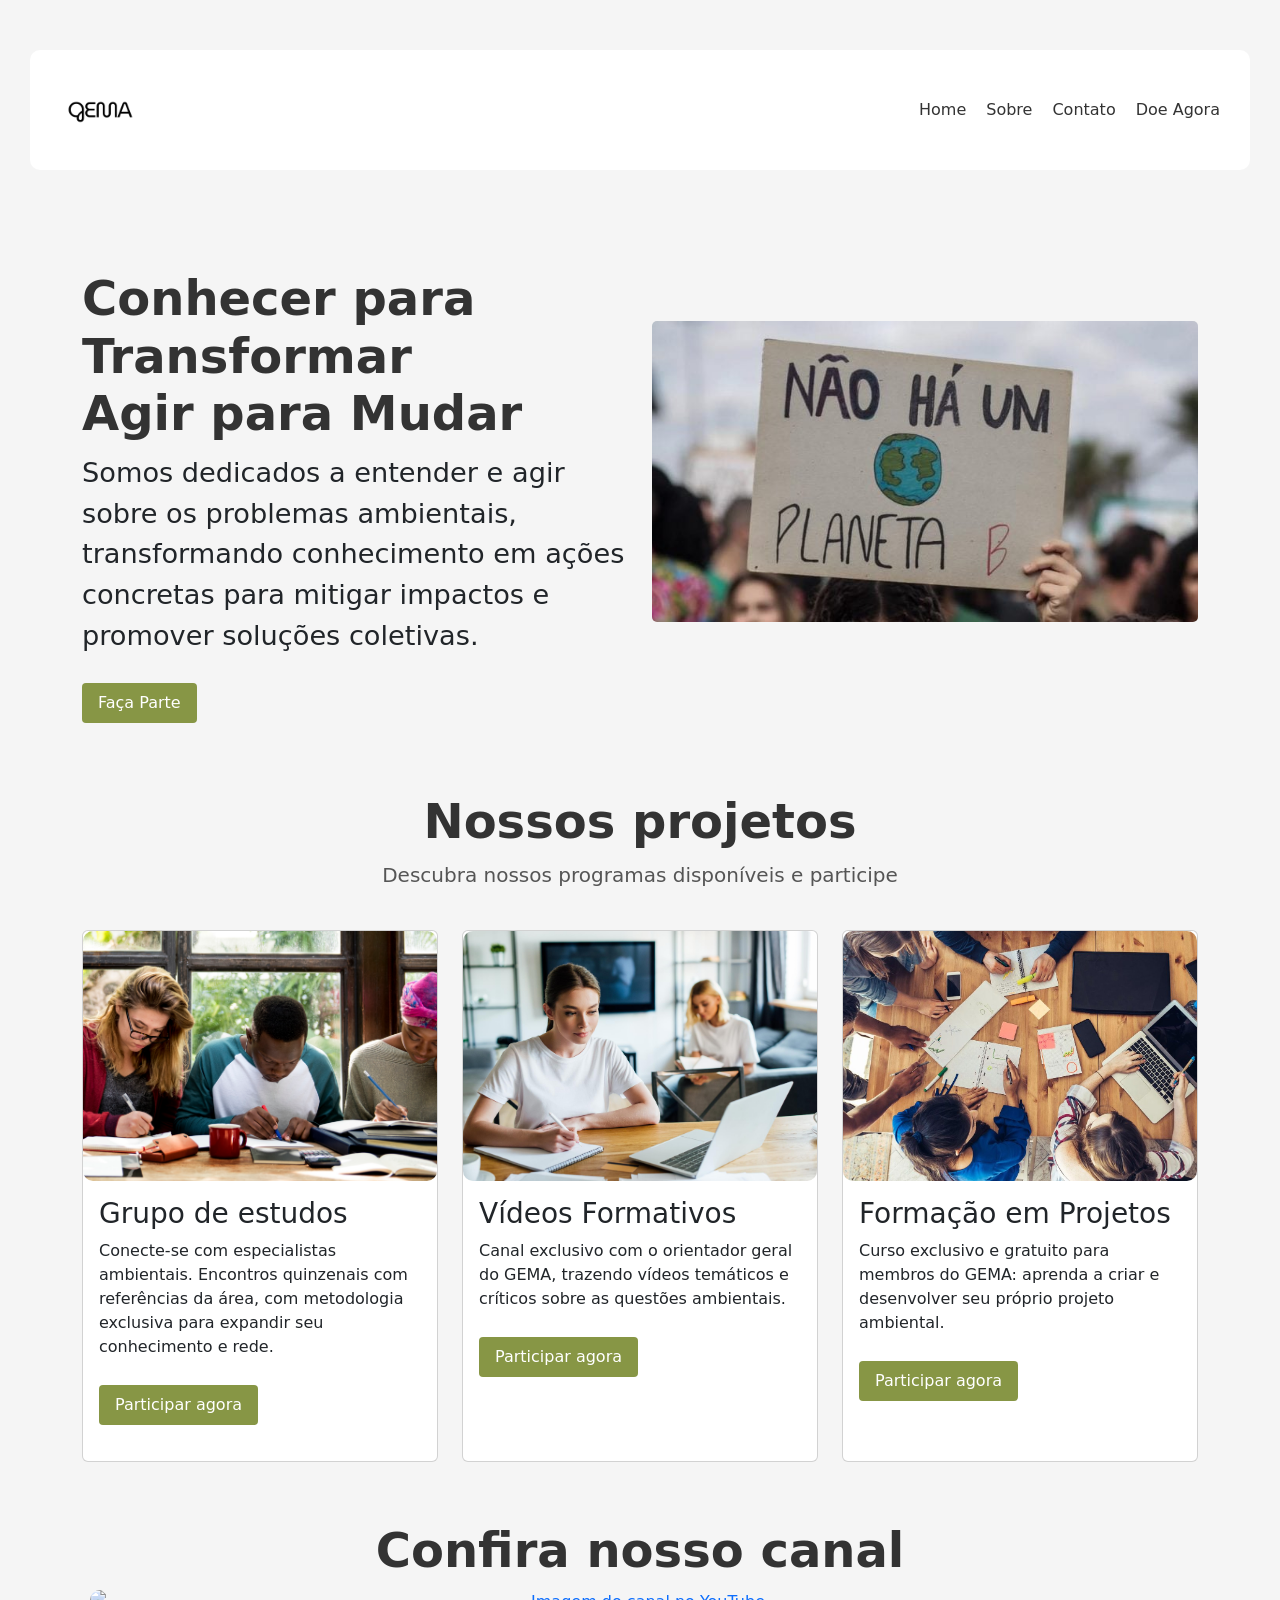
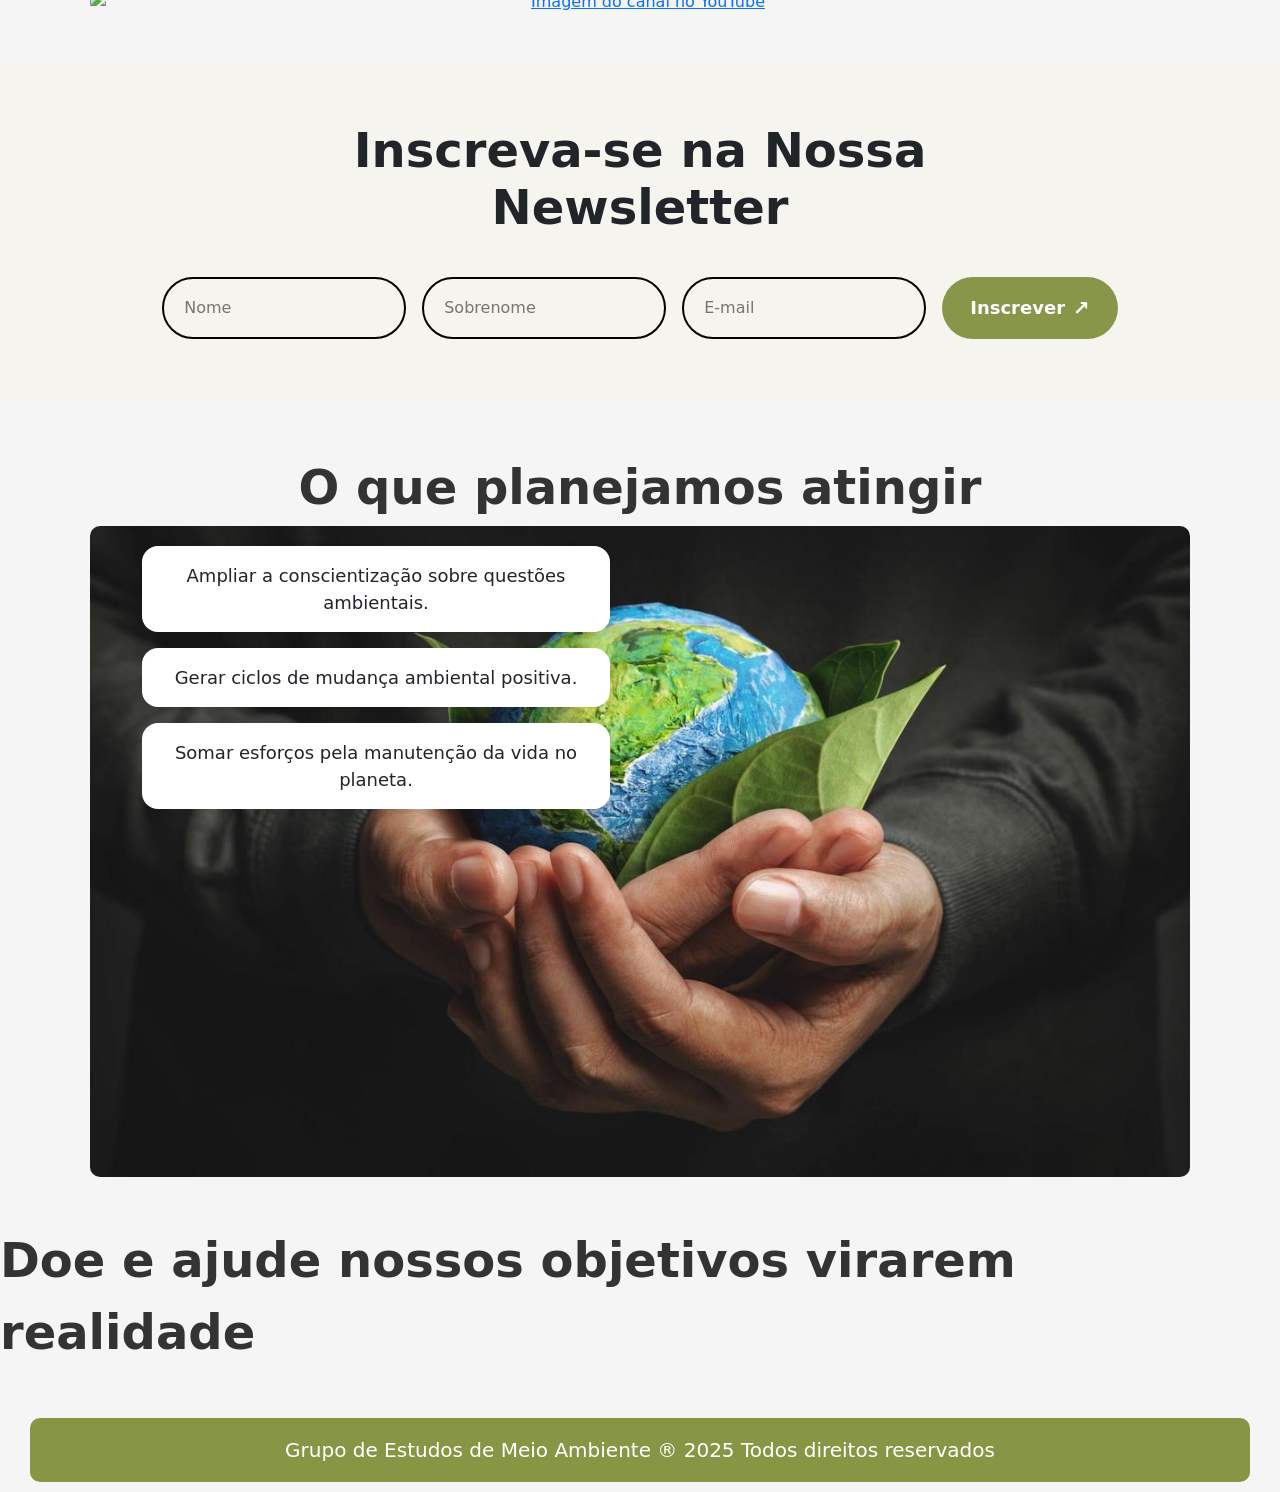
==== index.html @ f846b467 "reorganizando" ====
<!DOCTYPE html>
<html lang="pt-BR">
  <head>
    <style>
      @import url('https://fonts.googleapis.com/css2?family=Inter:ital,opsz,wght@0,14..32,100..900;1,14..32,100..900&display=swap');
      </style>
    <meta charset="UTF-8" />
    <meta name="viewport" content="width=device-width, initial-scale=1.0" />
    <link href="https://cdn.jsdelivr.net/npm/bootstrap@5.3.3/dist/css/bootstrap.min.css" rel="stylesheet" />
    <link rel="stylesheet" href="style/index.css">
    <title>GEMA - Grupo de Estudos de Meio Ambiente</title>
  </head>
  <body>
    
    <header>
      <nav>
        <div class="logo">
          <img src="img/gemalogo.png" alt="logo">
        </div>
        <ul class="nav-links">
          <li><a href="#">Home</a></li>
          <li><a href="/sobre">Sobre</a></li>
          <li><a href="/contato">Contato</a></li>
          <li><a href="https://apoia.se/gema" target="_blank">Doe Agora</a></li>
        </ul>
      </nav>
          </header>
    
    <main>
      <section class="container" style="margin-top: 40px;">
        <div class="row align-items-center">
          <div class="col-md-6 text-left text-md-left">
            <h1 class="nossos-projetos" style="text-align: left;">Conhecer para Transformar <br> Agir para Mudar</h1>
            <p style="font-size: 1.7rem;"> 
              Somos dedicados a entender e agir sobre os problemas ambientais,
              transformando conhecimento em ações concretas para mitigar impactos e
              promover soluções coletivas.
            </p>
            <button class="btn-verde" style="margin-top: 10px; margin-bottom: 10px;">Faça Parte</button>
          
          </div>
      
          <div class="col-md-6 text-center">
            <img
              src="img/naohaplanetab.jpg"
              alt="Cartaz com os dizeres Não Há Planeta B"
              class="img-responsive img-rounded"
              style="max-width: 100%; border-radius: 5px;"
            />
          </div>
        </div>
      </section>
        

      <section class="container">
        <h2 class="nossos-projetos">Nossos projetos</h2>
        <p class="descricao-projetos">Descubra nossos programas disponíveis e participe</p>

        <div class="row">
          <article class="col-lg-4 col-md-6 col-sm-12">
            <div class="card">
              <img
                src="img/grupoestudos.jpg"
                class="card-img-top img-responsive"
                alt="Grupo de pessoas estudando"
              
              />
              <div class="card-body">
                <h3 class="card-title">Grupo de estudos</h3>
                <p class="card-text">
                  Conecte-se com especialistas ambientais. Encontros quinzenais
                  com referências da área, com metodologia exclusiva para
                  expandir seu conhecimento e rede.
                </p>
                <button class="btn-verde">Participar agora</button>

              </div>
            </div>
          </article>

          <article class="col-lg-4 col-md-6 col-sm-12">
            <div class="card">
              <img
                src="img/youtubeestudo.jpg"
                class="card-img-top img-responsive"
                alt="Mulher tomando anotações de um vídeo"
                style="border-radius: 10px;"
              />
              <div class="card-body">
                <h3 class="card-title">Vídeos Formativos</h3>
                <p class="card-text">
                  Canal exclusivo com o orientador geral do GEMA, trazendo vídeos
                  temáticos e críticos sobre as questões ambientais.
                </p>
                <button class="btn-verde">Participar agora</button>
              </div>
            </div>
          </article>

          <article class="col-lg-4 col-md-6 col-sm-12">
            <div class="card">
              <img
                src="img/projeto.jpg"
                class="card-img-top img-responsive"
                alt="Grupo de pessoas planejando um projeto"
                style="border-radius: 10px;"
              />
              <div class="card-body">
                <h3 class="card-title">Formação em Projetos</h3>
                <p class="card-text">
                  Curso exclusivo e gratuito para membros do GEMA: aprenda a
                  criar e desenvolver seu próprio projeto ambiental.
                </p>
                <button class="btn-verde">Participar agora</button>
              </div>
            </div>
          </article>
        </div>
      </section>
    </main>

    <section class="text-center my-5 ml-5">
      <h2 class="nossos-projetos">Confira nosso canal</h2>
      
      <a href="https://www.youtube.com/watch?v=MfgVWzxrfzI&t=41s" target="_blank">
        <img src="/img/william.png" alt="Imagem do canal no YouTube" class="william-youtube">
      </a>
    </section>
    

    <section class="newsletter-section">
      
      <h2 class="newsletter-title">Inscreva-se na Nossa <br> Newsletter</h2>
      <form class="newsletter-form" action="https://example.com/backup" method="POST">
        <input type="text" id="fname" name="fname" placeholder="Nome" required />
        <input type="text" id="lname" name="lname" placeholder="Sobrenome" required />
        <input type="email" id="lemail" name="lemail" placeholder="E-mail" required />
        <button type="submit" class="subscribe-btn">
          Inscrever
          <span class="arrow">↗</span>
        </button>
      </form>
    </section>
    

    <section class="objetivos-section">
      <h2 class="nossos-projetos">O que planejamos atingir</h2>
    
      <div class="imagem-com-lista">
        <img src="img/segurandoterra.jpg" alt="Mãos segurando a Terra" class="william-youtube" />
        <ul class="lista-sobreposta">
          <li>Ampliar a conscientização sobre questões ambientais.</li>
          <li>Gerar ciclos de mudança ambiental positiva.</li>
          <li>Somar esforços pela manutenção da vida no planeta.</li>
        </ul>
      </div>
    </section>
    
    <section>
      <a href="https://apoia.se/gema" class="nossos-projetos"  target="_blank" style="text-decoration: none;">Doe e ajude nossos objetivos virarem realidade</a>
    </section>

    <footer class="footer">
      <h5 class="texto-footer">Grupo de Estudos de Meio Ambiente  ® 2025 Todos direitos reservados</h5>
    </footer>
    
      </body>
      <script src="newsletter.js"></script>
</html>
---- style/index.css ----
/* === ESTILO GERAL === */
body {
  background-color: #F5F5F5;
}

img {
  width: 100%;
  height: auto;
  object-fit: contain;
  display: block;
}

/* === NAVEGAÇÃO === */
nav {
  display: flex;
  justify-content: space-between;
  align-items: center;
  padding: 10px 20px;
  background-color: white;
  margin: 50px 30px 10px;
  border-radius: 10px;
}

/* Logo */
.logo {
  flex-shrink: 0;
}

.logo img {
  height: 100px;
  width: auto;
  display: block;
}

/* Links */
.nav-links {
  list-style-type: none;
  display: flex;
  gap: 20px;
  margin: 0;
  padding: 0;
  margin-right: 10px;
}

.nav-links li a {
  text-decoration: none;
  color: #333;
  font-weight: 500;
  transition: color 0.3s;
}

.nav-links li a:hover {
  color: #879645;
}

/* === SEÇÃO SOBRE === */
.sobre {
  display: flex;
  align-items: center;
  justify-content: space-between;
  padding: 40px;
  gap: 10px;
  flex-wrap: wrap;
}

.sobre .texto {
  flex: 1 1 300px;
  max-width: 600px;
}

.sobre .imagem {
  flex: 1 1 500px;
  max-width: 500px;
  width: 100%;
  height: auto;
  border-radius: 8px;
}

.sobre .imagem img {
  border-radius: 20px;
}

.sobre h1 {
  margin-top: 0;
}

.sobre button {
  padding: 5px 10px;
  font-size: 16px;
  background-color: #879645;
  color: white;
  border: none;
  border-radius: 4px;
  cursor: pointer;
}

/* === BOTÃO VERDE PADRÃO === */
.btn-verde {
  background-color: #879645;
  color: white;
  border: none;
  border-radius: 4px;
  padding: 8px 16px;
  margin-top:10px;
  margin-bottom: 20px;
  font-weight: 500;
  transition: 0.3s ease;
}

.btn-verde:hover {
  background-color: #6f7e39;
}

/* === CARDS === */
.card {
  display: flex;
  flex-direction: column;
  height: 100%;
}

.card-body {
  flex-grow: 1;
}

.card-img-top {
  width: 100%;
  height: 250px;
  object-fit: cover;
  border-radius: 10px;
}

/* === RESPONSIVIDADE === */
@media (max-width: 768px) {
  .sobre {
    flex-direction: column;
    text-align: center;
  }

  .sobre .imagem,
  .sobre .texto {
    max-width: 100%;
  }
}

@media (max-width: 480px) {
  .login-container {
    width: 90%;
    padding: 20px;
  }

  h2 {
    font-size: 22px;
  }

  .input-group input {
    font-size: 14px;
  }

  button {
    font-size: 15px;
    padding: 10px;
  }
}

.nossos-projetos {
  margin-top: 60px;
  font-size: 48px;
  font-weight: bold;
  color: #333;
  margin-bottom: 10px;
  text-align: center;
}

.descricao-projetos {
  font-size: 20px;
  color: #555;
  margin-bottom: 40px;
  text-align: center;
  max-width: 700px;
  margin-left: auto;
  margin-right: auto;
}
.william-youtube {
  max-width: 1100px;
  margin: 0 auto 40px auto;
  border-radius: 10px;
  display: block;
}

.objetivos-section {
  position: relative;
  text-align: center;
}

.imagem-com-lista {
  position: relative;
  display: inline-block;
}

.lista-sobreposta {
  position: absolute;
  top: 20px;
  left: 20px;
  max-width: 500px;
}

.lista-sobreposta li {
  background-color: white;
  border-radius: 16px;
  padding: 16px 20px;
  margin-bottom: 16px;
  list-style: none;
  box-shadow: 0 4px 12px rgba(0, 0, 0, 0.1);
  font-size: 18px;
  font-weight: 500;
}

.newsletter-section {
  background-color: #f5f4ef;
  padding: 60px 20px;
  text-align: center;
}

.newsletter-title {
  font-size: 48px;
  font-weight: bold;
  margin-bottom: 40px;
}

.newsletter-form {
  display: flex;
  flex-wrap: wrap;
  justify-content: center;
  gap: 16px;
}

.newsletter-form input {
  padding: 16px 20px;
  border: 2px solid #000;
  border-radius: 40px;
  font-size: 16px;
  min-width: 200px;
  outline: none;
  background-color: #f5f4ef;
}

.subscribe-btn {
  background-color: #88964a;
  color: white;
  border: none;
  border-radius: 40px;
  padding: 16px 28px;
  font-size: 18px;
  font-weight: 600;
  cursor: pointer;
  display: flex;
  align-items: center;
  gap: 8px;
  transition: background-color 0.3s ease;
}

.subscribe-btn:hover {
  background-color: #73803f;
}

.arrow {
  font-size: 20px;
}


.footer {
  background-color: #879645;
  margin: 50px 30px 10px;
  border-radius: 10px;
  padding: 20px;
  text-align: center;
}

.texto-footer {
  text-decoration: none;
  color: white;
  font-weight: 500;
  margin: 0;
}
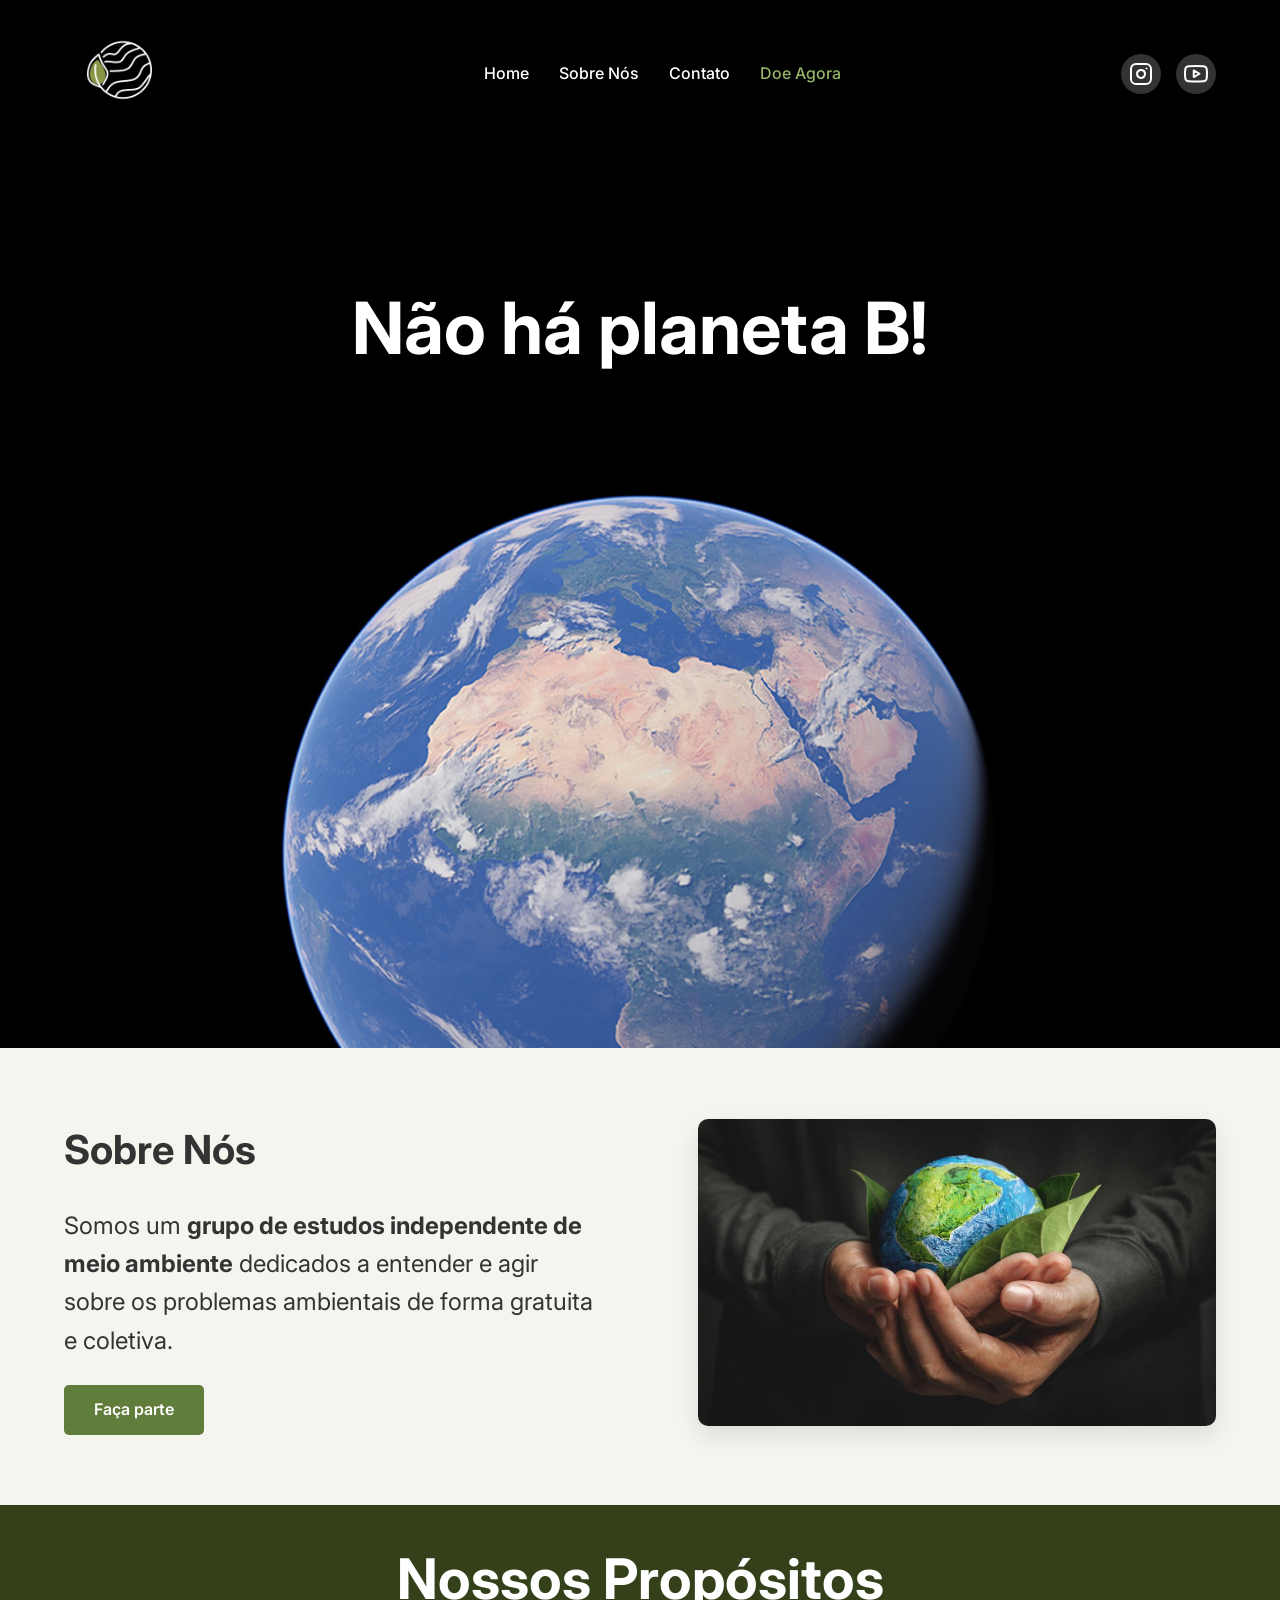
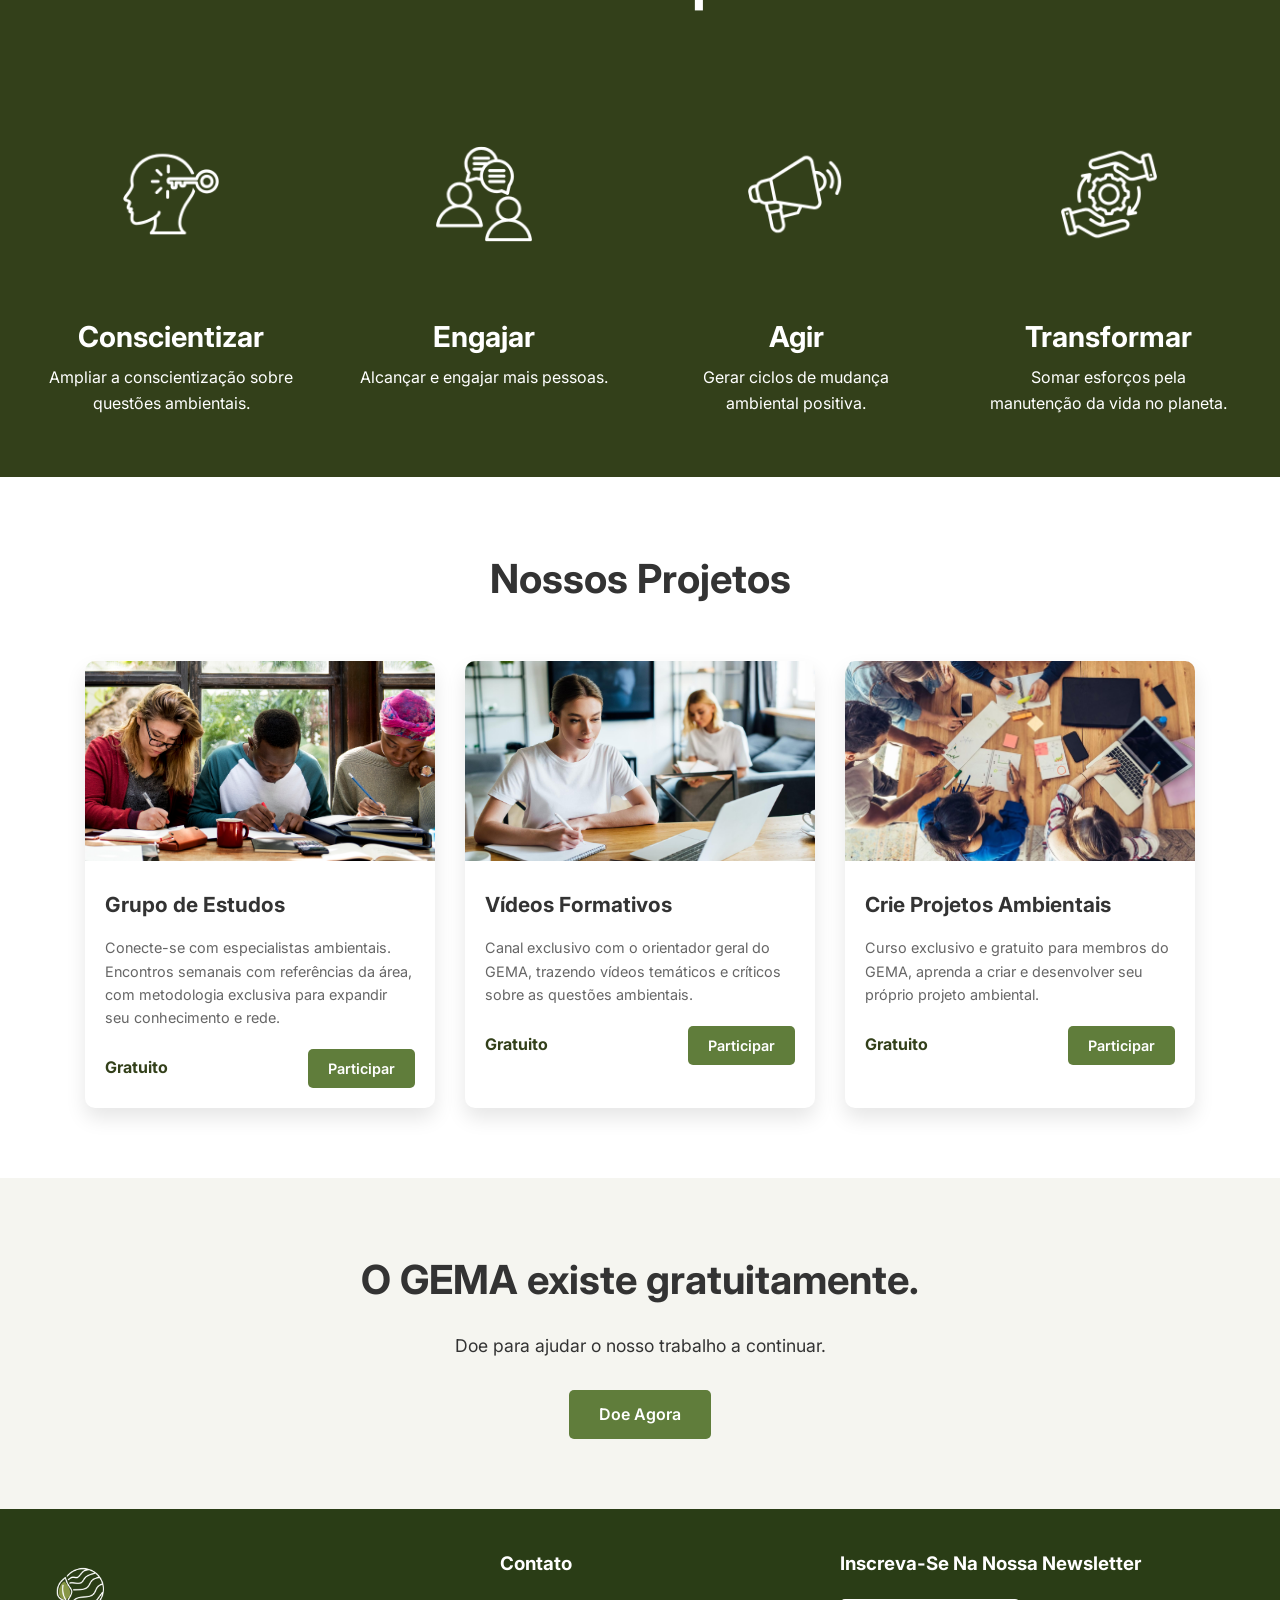
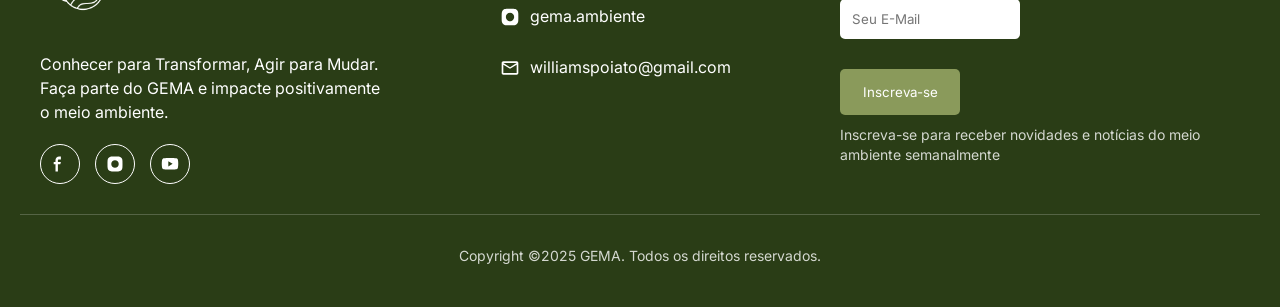
==== commit a216b1dc: "Refazendo o site" ====
--- a/index.html
+++ b/index.html
@@ -1,169 +1,193 @@
 <!DOCTYPE html>
 <html lang="pt-BR">
-  <head>
+<head>
+    <meta charset="UTF-8">
+    <meta name="viewport" content="width=device-width, initial-scale=1.0">
+    <title>GEMA - Grupo de Estudos Independente de Meio Ambiente</title>
+    <link rel="stylesheet" href="/style/index.css">
     <style>
-      @import url('https://fonts.googleapis.com/css2?family=Inter:ital,opsz,wght@0,14..32,100..900;1,14..32,100..900&display=swap');
-      </style>
-    <meta charset="UTF-8" />
-    <meta name="viewport" content="width=device-width, initial-scale=1.0" />
-    <link href="https://cdn.jsdelivr.net/npm/bootstrap@5.3.3/dist/css/bootstrap.min.css" rel="stylesheet" />
-    <link rel="stylesheet" href="style/index.css">
-    <title>GEMA - Grupo de Estudos de Meio Ambiente</title>
-  </head>
-  <body>
-    
+    </style>
+    <link rel="preconnect" href="https://fonts.googleapis.com">
+    <link rel="preconnect" href="https://fonts.gstatic.com" crossorigin>
+    <link href="https://fonts.googleapis.com/css2?family=Inter:ital,opsz,wght@0,14..32,100..900;1,14..32,100..900&display=swap" rel="stylesheet">
+</head>
+<body>
+    <!-- Header com navegação -->
     <header>
-      <nav>
-        <div class="logo">
-          <img src="img/gemalogo.png" alt="logo">
+        <a href="#"><img src="/img/GEMA Identidade Visual.png" alt="Logo GEMA" class="logo"></a>
+        <nav> 
+            <ul>
+                <li><a href="#">Home</a></li>
+                <li><a href="#sobre">Sobre Nós</a></li>
+                <li><a href="https://forms.gle/FFQVQRQY5KaW3sYY9" target="_blank">Contato</a></li>
+                <li><a href="https://apoia.se/gema" target="_blank" class="nav-atual">Doe Agora</a></li>
+            </ul>
+        </nav>
+        <div class="social-icons">
+            <a href="https://www.instagram.com/gema.ambiente/" target="_blank"><svg xmlns="http://www.w3.org/2000/svg" width="24" height="24" viewBox="0 0 24 24" fill="none" stroke="currentColor" stroke-width="2" stroke-linecap="round" stroke-linejoin="round"><rect x="2" y="2" width="20" height="20" rx="5" ry="5"></rect><path d="M16 11.37A4 4 0 1 1 12.63 8 4 4 0 0 1 16 11.37z"></path><line x1="17.5" y1="6.5" x2="17.51" y2="6.5"></line></svg></a>
+            <a href="https://www.youtube.com/@profpoiato" target="_blank"><svg xmlns="http://www.w3.org/2000/svg" width="24" height="24" viewBox="0 0 24 24" fill="none" stroke="currentColor" stroke-width="2" stroke-linecap="round" stroke-linejoin="round"><path d="M22.54 6.42a2.78 2.78 0 0 0-1.94-2C18.88 4 12 4 12 4s-6.88 0-8.6.46a2.78 2.78 0 0 0-1.94 2A29 29 0 0 0 1 11.75a29 29 0 0 0 .46 5.33A2.78 2.78 0 0 0 3.4 19c1.72.46 8.6.46 8.6.46s6.88 0 8.6-.46a2.78 2.78 0 0 0 1.94-2 29 29 0 0 0 .46-5.25 29 29 0 0 0-.46-5.33z"></path><polygon points="9.75 15.02 15.5 11.75 9.75 8.48 9.75 15.02"></polygon></svg></a>
         </div>
-        <ul class="nav-links">
-          <li><a href="#">Home</a></li>
-          <li><a href="/sobre">Sobre</a></li>
-          <li><a href="/contato">Contato</a></li>
-          <li><a href="https://apoia.se/gema" target="_blank">Doe Agora</a></li>
-        </ul>
-      </nav>
-          </header>
-    
-    <main>
-      <section class="container" style="margin-top: 40px;">
-        <div class="row align-items-center">
-          <div class="col-md-6 text-left text-md-left">
-            <h1 class="nossos-projetos" style="text-align: left;">Conhecer para Transformar <br> Agir para Mudar</h1>
-            <p style="font-size: 1.7rem;"> 
-              Somos dedicados a entender e agir sobre os problemas ambientais,
-              transformando conhecimento em ações concretas para mitigar impactos e
-              promover soluções coletivas.
-            </p>
-            <button class="btn-verde" style="margin-top: 10px; margin-bottom: 10px;">Faça Parte</button>
-          
-          </div>
-      
-          <div class="col-md-6 text-center">
-            <img
-              src="img/naohaplanetab.jpg"
-              alt="Cartaz com os dizeres Não Há Planeta B"
-              class="img-responsive img-rounded"
-              style="max-width: 100%; border-radius: 5px;"
-            />
-          </div>
+    </header>
+
+    <!-- Hero Section -->
+    <section class="hero">
+      <div class="hero-image-container"> <img src="/img/terra.png" alt="planeta terra" class="hero-image-responsive" />
+      </div>
+      <h1 class="hero-text-overlay">Não há planeta B!</h1>
+    </section>
+
+
+    <!-- Sobre Nós -->
+    <section class="sobre-nos" id="sobre">
+        <div class="sobre-texto">
+            <h2>Sobre Nós</h2>
+            <p>Somos um <strong>grupo de estudos independente de meio ambiente</strong> dedicados a entender e agir sobre os problemas ambientais de forma gratuita e coletiva.</p>
+            <a href="#" target="_blank" class="btn">Faça parte</a>
         </div>
-      </section>
-        
+        <div class="sobre-imagem">
+            <img src="/img/segurandoterra.jpg" alt="Mãos segurando planeta Terra">
+        </div>
+    </section>
 
-      <section class="container">
-        <h2 class="nossos-projetos">Nossos projetos</h2>
-        <p class="descricao-projetos">Descubra nossos programas disponíveis e participe</p>
+    <!-- Propósitos -->
+    <section class="propositos">
+        <h2>Nossos Propósitos</h2>
+        <div class="propositos-grid">
+            <div class="proposito-item">
+                <img src="/img/conscientizar.png" alt="Ícone Conscientizar" class="proposito-icone">
+                <h3>Conscientizar</h3>
+                <p>Ampliar a conscientização sobre questões ambientais.</p>
+            </div>
+            <div class="proposito-item">
+                <img src="/img/engajar.png " alt="Ícone Engajar" class="proposito-icone">
+                <h3>Engajar</h3>
+                <p>Alcançar e engajar mais pessoas.</p>
+            </div>
+            <div class="proposito-item">
+                <img src="/img/agir.png" alt="Ícone Agir" class="proposito-icone">
+                <h3>Agir</h3>
+                <p>Gerar ciclos de mudança ambiental positiva.</p>
+            </div>
+            <div class="proposito-item">
+                <img src="/img/transformar.png" alt="Ícone Transformar" class="proposito-icone">
+                <h3>Transformar</h3>
+                <p>Somar esforços pela manutenção da vida no planeta.</p>
+            </div>
+        </div>
+    </section>
 
-        <div class="row">
-          <article class="col-lg-4 col-md-6 col-sm-12">
-            <div class="card">
-              <img
-                src="img/grupoestudos.jpg"
-                class="card-img-top img-responsive"
-                alt="Grupo de pessoas estudando"
-              
-              />
-              <div class="card-body">
-                <h3 class="card-title">Grupo de estudos</h3>
-                <p class="card-text">
-                  Conecte-se com especialistas ambientais. Encontros quinzenais
-                  com referências da área, com metodologia exclusiva para
-                  expandir seu conhecimento e rede.
-                </p>
-                <button class="btn-verde">Participar agora</button>
+    <!-- Projetos -->
+    <section class="projetos" id="projetos">
+        <h2>Nossos Projetos</h2>
+        <div class="projetos-grid">
+            <div class="projeto-card">
+                <img src="/img/grupoestudos.jpg" alt="Grupo de Estudos" class="projeto-img">
+                <div class="projeto-info">
+                    <h3>Grupo de Estudos</h3>
+                    <p>Conecte-se com especialistas ambientais. Encontros semanais com referências da área, com metodologia exclusiva para expandir seu conhecimento e rede.</p>
+                    <div class="tag-gratuito">
+                        <span class="tag">Gratuito</span>
+                        <a href="https://forms.gle/MQRoihs8AaJ73HCp7
+                        "  target="_blank"class="btn btn-small">Participar</a>
+                    </div>
+                </div>
+            </div>
+            <div class="projeto-card">
+                <img src="/img/youtubeestudo.jpg" alt= "Vídeos Formativos" class="projeto-img">
+                <div class="projeto-info">
+                    <h3>Vídeos Formativos</h3>
+                    <p>Canal exclusivo com o orientador geral do GEMA, trazendo vídeos temáticos e críticos sobre as questões ambientais.</p>
+                    <div class="tag-gratuito">
+                        <span class="tag">Gratuito</span>
+                        <a href="https://www.youtube.com/@profpoiato" target="_blank"class="btn btn-small">Participar</a>
+                    </div>
+                </div>
+            </div>
+            <div class="projeto-card">
+                <img src="/img/projeto.jpg" alt="Crie Projetos Ambientais" class="projeto-img">
+                <div class="projeto-info">
+                    <h3>Crie Projetos Ambientais</h3>
+                    <p>Curso exclusivo e gratuito para membros do GEMA, aprenda a criar e desenvolver seu próprio projeto ambiental.</p>
+                    <div class="tag-gratuito">
+                        <span class="tag">Gratuito</span>
+                        <a href="https://classroom.google.com/c/Njg5MjAwMDYyMzc1?cjc=aifkvzw" target="_blank" class="btn btn-small">Participar</a>
+                    </div>
+                </div>
+            </div>
+        </div>
+    </section>
 
-              </div>
-            </div>
-          </article>
-
-          <article class="col-lg-4 col-md-6 col-sm-12">
-            <div class="card">
-              <img
-                src="img/youtubeestudo.jpg"
-                class="card-img-top img-responsive"
-                alt="Mulher tomando anotações de um vídeo"
-                style="border-radius: 10px;"
-              />
-              <div class="card-body">
-                <h3 class="card-title">Vídeos Formativos</h3>
-                <p class="card-text">
-                  Canal exclusivo com o orientador geral do GEMA, trazendo vídeos
-                  temáticos e críticos sobre as questões ambientais.
-                </p>
-                <button class="btn-verde">Participar agora</button>
-              </div>
-            </div>
-          </article>
-
-          <article class="col-lg-4 col-md-6 col-sm-12">
-            <div class="card">
-              <img
-                src="img/projeto.jpg"
-                class="card-img-top img-responsive"
-                alt="Grupo de pessoas planejando um projeto"
-                style="border-radius: 10px;"
-              />
-              <div class="card-body">
-                <h3 class="card-title">Formação em Projetos</h3>
-                <p class="card-text">
-                  Curso exclusivo e gratuito para membros do GEMA: aprenda a
-                  criar e desenvolver seu próprio projeto ambiental.
-                </p>
-                <button class="btn-verde">Participar agora</button>
-              </div>
-            </div>
-          </article>
-        </div>
-      </section>
-    </main>
-
-    <section class="text-center my-5 ml-5">
-      <h2 class="nossos-projetos">Confira nosso canal</h2>
-      
-      <a href="https://www.youtube.com/watch?v=MfgVWzxrfzI&t=41s" target="_blank">
-        <img src="/img/william.png" alt="Imagem do canal no YouTube" class="william-youtube">
-      </a>
-    </section>
-    
-
-    <section class="newsletter-section">
-      
-      <h2 class="newsletter-title">Inscreva-se na Nossa <br> Newsletter</h2>
-      <form class="newsletter-form" action="https://example.com/backup" method="POST">
-        <input type="text" id="fname" name="fname" placeholder="Nome" required />
-        <input type="text" id="lname" name="lname" placeholder="Sobrenome" required />
-        <input type="email" id="lemail" name="lemail" placeholder="E-mail" required />
-        <button type="submit" class="subscribe-btn">
-          Inscrever
-          <span class="arrow">↗</span>
-        </button>
-      </form>
-    </section>
-    
-
-    <section class="objetivos-section">
-      <h2 class="nossos-projetos">O que planejamos atingir</h2>
-    
-      <div class="imagem-com-lista">
-        <img src="img/segurandoterra.jpg" alt="Mãos segurando a Terra" class="william-youtube" />
-        <ul class="lista-sobreposta">
-          <li>Ampliar a conscientização sobre questões ambientais.</li>
-          <li>Gerar ciclos de mudança ambiental positiva.</li>
-          <li>Somar esforços pela manutenção da vida no planeta.</li>
-        </ul>
+    <!-- Seçao doe-->
+    <section class="doe-ajude">
+      <div class="doe-container">
+        <h2>O GEMA existe gratuitamente.</h2>
+        <p>Doe para ajudar o nosso trabalho a continuar.</p>
+        <a href="https://apoia.se/gema" target="_blank" class="btn btn-doe">Doe Agora</a>
       </div>
-    </section>
-    
-    <section>
-      <a href="https://apoia.se/gema" class="nossos-projetos"  target="_blank" style="text-decoration: none;">Doe e ajude nossos objetivos virarem realidade</a>
     </section>
 
     <footer class="footer">
-      <h5 class="texto-footer">Grupo de Estudos de Meio Ambiente  ® 2025 Todos direitos reservados</h5>
-    </footer>
-    
-      </body>
-      <script src="newsletter.js"></script>
-</html>
+      <div class="footer-container">
+          <!-- Coluna da esquerda -->
+          <div class="footer-left">
+              <img src ="img/GEMA Identidade Visual.png" class="footer-logo"/>
+              <p class="footer-text">Conhecer para Transformar, Agir para Mudar. Faça parte do GEMA e impacte positivamente o meio ambiente.</p>
+              <div class="social-icons">
+                  <div class="social-icon">
+                      <svg width="18" height="18" viewBox="0 0 24 24" fill="white">
+                          <path d="M13.2 2H10.8C8.29999 2 6 4.3 6 6.8V9.2H3.6V12.4H6V22H9.2V12.4H12.4L13.2 9.2H9.2V6.8C9.2 6.32 9.52 6 10 6H13.2V2Z"/>
+                      </svg>
+                  </div>
+                  <div class="social-icon">
+                      <svg width="18" height="18" viewBox="0 0 24 24" fill="white">
+                          <path d="M12 2C14.717 2 15.056 2.01 16.122 2.06C17.187 2.11 17.912 2.277 18.55 2.525C19.21 2.779 19.766 3.123 20.322 3.678C20.8305 4.1779 21.224 4.78259 21.475 5.45C21.722 6.087 21.89 6.813 21.94 7.878C21.987 8.944 22 9.283 22 12C22 14.717 21.99 15.056 21.94 16.122C21.89 17.187 21.722 17.912 21.475 18.55C21.2247 19.2178 20.8311 19.8226 20.322 20.322C19.822 20.8303 19.2173 21.2238 18.55 21.475C17.913 21.722 17.187 21.89 16.122 21.94C15.056 21.987 14.717 22 12 22C9.283 22 8.944 21.99 7.878 21.94C6.813 21.89 6.088 21.722 5.45 21.475C4.78233 21.2245 4.17753 20.8309 3.678 20.322C3.16941 19.8222 2.77593 19.2175 2.525 18.55C2.277 17.913 2.11 17.187 2.06 16.122C2.013 15.056 2 14.717 2 12C2 9.283 2.01 8.944 2.06 7.878C2.11 6.812 2.277 6.088 2.525 5.45C2.77524 4.78218 3.1688 4.17732 3.678 3.678C4.17767 3.16923 4.78243 2.77573 5.45 2.525C6.088 2.277 6.812 2.11 7.878 2.06C8.944 2.013 9.283 2 12 2ZM12 7C10.6739 7 9.40215 7.52678 8.46447 8.46447C7.52678 9.40215 7 10.6739 7 12C7 13.3261 7.52678 14.5979 8.46447 15.5355C9.40215 16.4732 10.6739 17 12 17C13.3261 17 14.5979 16.4732 15.5355 15.5355C16.4732 14.5979 17 13.3261 17 12C17 10.6739 16.4732 9.40215 15.5355 8.46447C14.5979 7.52678 13.3261 7 12 7V7Z"/>
+                      </svg>
+                  </div>
+                  <div class="social-icon">
+                      <svg width="18" height="18" viewBox="0 0 24 24" fill="white">
+                          <path d="M22.54 6.42C22.4212 5.94541 22.1793 5.51057 21.8387 5.15941C21.498 4.80824 21.0708 4.55318 20.6 4.42C18.88 4 12 4 12 4C12 4 5.12 4 3.4 4.46C2.92925 4.59318 2.50198 4.84824 2.16135 5.19941C1.82072 5.55057 1.57879 5.98541 1.46 6.46C1.14521 8.20556 0.991235 9.97631 1 11.75C0.988768 13.537 1.14277 15.3213 1.46 17.08C1.59096 17.5398 1.83831 17.9581 2.17814 18.2945C2.51798 18.6308 2.93882 18.8738 3.4 19C5.12 19.46 12 19.46 12 19.46C12 19.46 18.88 19.46 20.6 19C21.0708 18.8668 21.498 18.6118 21.8387 18.2606C22.1793 17.9094 22.4212 17.4746 22.54 17C22.8524 15.2676 23.0063 13.5103 23 11.75C23.0112 9.96295 22.8573 8.1787 22.54 6.42Z M9.75 15.27V8.23L15.5 11.75L9.75 15.27Z"/>
+                      </svg>
+                  </div>
+              </div>
+          </div>
+
+          <!-- Coluna do meio -->
+          <div class="footer-center">
+              <h3>Contato</h3>
+              <div class="contact-item">
+                  <svg width="20" height="20" viewBox="0 0 24 24" fill="white">
+                      <path d="M12 2C14.717 2 15.056 2.01 16.122 2.06C17.187 2.11 17.912 2.277 18.55 2.525C19.21 2.779 19.766 3.123 20.322 3.678C20.8305 4.1779 21.224 4.78259 21.475 5.45C21.722 6.087 21.89 6.813 21.94 7.878C21.987 8.944 22 9.283 22 12C22 14.717 21.99 15.056 21.94 16.122C21.89 17.187 21.722 17.912 21.475 18.55C21.2247 19.2178 20.8311 19.8226 20.322 20.322C19.822 20.8303 19.2173 21.2238 18.55 21.475C17.913 21.722 17.187 21.89 16.122 21.94C15.056 21.987 14.717 22 12 22C9.283 22 8.944 21.99 7.878 21.94C6.813 21.89 6.088 21.722 5.45 21.475C4.78233 21.2245 4.17753 20.8309 3.678 20.322C3.16941 19.8222 2.77593 19.2175 2.525 18.55C2.277 17.913 2.11 17.187 2.06 16.122C2.013 15.056 2 14.717 2 12C2 9.283 2.01 8.944 2.06 7.878C2.11 6.812 2.277 6.088 2.525 5.45C2.77524 4.78218 3.1688 4.17732 3.678 3.678C4.17767 3.16923 4.78243 2.77573 5.45 2.525C6.088 2.277 6.812 2.11 7.878 2.06C8.944 2.013 9.283 2 12 2ZM12 7C10.6739 7 9.40215 7.52678 8.46447 8.46447C7.52678 9.40215 7 10.6739 7 12C7 13.3261 7.52678 14.5979 8.46447 15.5355C9.40215 16.4732 10.6739 17 12 17C13.3261 17 14.5979 16.4732 15.5355 15.5355C16.4732 14.5979 17 13.3261 17 12C17 10.6739 16.4732 9.40215 15.5355 8.46447C14.5979 7.52678 13.3261 7 12 7V7Z"/>
+                  </svg>
+                  <span>gema.ambiente</span>
+              </div>
+              <div class="contact-item">
+                  <svg width="20" height="20" viewBox="0 0 24 24" fill="white">
+                      <path d="M20 4H4C2.89543 4 2 4.89543 2 6V18C2 19.1046 2.89543 20 4 20H20C21.1046 20 22 19.1046 22 18V6C22 4.89543 21.1046 4 20 4ZM20 6L12 11L4 6H20ZM4 18V8L12 13L20 8V18H4Z"/>
+                  </svg>
+                  <span>williamspoiato@gmail.com</span>
+              </div>
+          </div>
+
+          <!-- Coluna da direita -->
+          <div class="footer-right">
+              <h3 class="newsletter-title">Inscreva-Se Na Nossa Newsletter</h3>
+              <div class="newsletter-form">
+                  <input type="email" placeholder="Seu E-Mail" class="newsletter-input">
+                  <button class="newsletter-button">Inscreva-se</button>
+              </div>
+              <p class="newsletter-description">Inscreva-se para receber novidades e notícias do meio ambiente semanalmente</p>
+          </div>
+      </div>
+
+      <div class="footer-divider"></div>
+      
+      <div class="footer-copyright">
+          Copyright ©2025 GEMA. Todos os direitos reservados.
+      </div>
+  </footer>
+
+
+    <script src="newsletter.js"></script>
+
+</body>
+</html>
--- a/style/index.css
+++ b/style/index.css
@@ -1,286 +1,579 @@
-/* === ESTILO GERAL === */
+* {
+    margin: 0;
+    padding: 0;
+    box-sizing: border-box;
+    font-family: 'Inter', sans-serif;
+}
+
 body {
-  background-color: #F5F5F5;
-}
-
-img {
-  width: 100%;
-  height: auto;
-  object-fit: contain;
-  display: block;
-}
-
-/* === NAVEGAÇÃO === */
+    color: #333;
+    line-height: 1.6;
+}
+
+/* Cores */
+:root {
+    --verde-escuro: #33401A;
+    --verde-medio: #607D3B;
+    --verde-claro: #95B46A;
+    --bege-claro: #F5F5F0;
+    --cinza-escuro: #333;
+}
+
+/* Header e navegação */
+header {
+    background-color: #000;
+    padding: 15px 5%;
+    display: flex;
+    justify-content: space-between;
+    align-items: center;
+    position: sticky;
+    top: 0;
+    z-index: 100;
+}
+
+.logo {
+    height: 70px; /* Aumentado o tamanho do logo */
+    width: auto;
+}
+
 nav {
-  display: flex;
-  justify-content: space-between;
-  align-items: center;
-  padding: 10px 20px;
-  background-color: white;
-  margin: 50px 30px 10px;
-  border-radius: 10px;
-}
-
-/* Logo */
+    display: flex;
+    align-items: center;
+}
+
+nav ul {
+    display: flex;
+    list-style: none;
+}
+
+nav ul li {
+    margin-left: 30px;
+}
+
+nav ul li a {
+    color: white;
+    text-decoration: none;
+    font-weight: 500;
+    transition: all 0.3s ease;
+}
+
+nav ul li a:hover {
+    color: var(--verde-claro);
+}
+
+.nav-atual {
+    color: var(--verde-claro);
+}
+
+.social-icons {
+    display: flex;
+    gap: 15px;
+}
+
+.social-icons a {
+    display: flex;
+    align-items: center;
+    justify-content: center;
+    width: 40px;
+    height: 40px;
+    background-color: #333;
+    border-radius: 50%;
+    color: white;
+}
+
+/* Hero Section */
+/* Hero Section */
+.hero {
+    background-color: #000;
+    color: white;
+    padding: 0; /* Ajuste o padding conforme necessário */
+    text-align: center;
+    position: relative; /* Importante para posicionar os filhos absolutamente */
+    overflow: hidden;
+    height: 100vh; /* Ou a altura desejada para a seção hero */
+    display: flex;
+    flex-direction: column;
+    justify-content: center; /* Centraliza verticalmente o conteúdo (pode ajustar) */
+    align-items: center; /* Centraliza horizontalmente o conteúdo (pode ajustar) */
+}
+
+.hero-image-container {
+    position: absolute; /* Posiciona a imagem dentro do .hero */
+    top: 0;
+    left: 0;
+    width: 100%;
+    height: 100%;
+    z-index: 1; /* Garante que a imagem esteja atrás do texto (inicialmente) */
+}
+
+.hero-image-responsive {
+    display: block;
+    width: 100%; /* Faz a imagem ocupar toda a largura do contêiner */
+    height: 100%; /* Faz a imagem ocupar toda a altura do contêiner */
+    object-fit: cover; /* Garante que a imagem cubra o contêiner sem distorcer (corta se necessário) */
+}
+
+.hero-text-overlay {
+    position: absolute; /* Posiciona o texto sobre a imagem */
+    top: 20%;
+    left: 50%;
+    transform: translate(-50%, -50%); /* Centraliza o texto */
+    color: white;
+    font-size: 4.5rem;
+    font-weight: bold;
+    text-align: center;
+    z-index: 2; /* Garante que o texto esteja na frente da imagem */
+    /* Adicione outros estilos de texto conforme necessário */
+}
+
+  
+  
+
+/* Sobre Nós */
+.sobre-nos {
+    padding: 70px 5%;
+    background-color: var(--bege-claro);
+    display: flex;
+    justify-content: space-between;
+    align-items: center;
+}
+
+.sobre-texto {
+    width: 50%;
+    padding-right: 40px;
+}
+
+.sobre-texto h2 {
+    font-size: 2.5rem;
+    margin-bottom: 25px;
+    color: var(--cinza-escuro);
+}
+
+.sobre-texto p {
+    margin-bottom: 25px;
+    font-size: 1.5rem;
+}
+
+.sobre-imagem {
+    width: 45%;
+}
+
+.sobre-imagem img {
+    width: 100%;
+    border-radius: 10px;
+    box-shadow: 0 10px 25px rgba(0, 0, 0, 0.1);
+}
+
+.btn {
+    display: inline-block;
+    background-color: var(--verde-medio);
+    color: white;
+    padding: 12px 30px;
+    border-radius: 5px;
+    text-decoration: none;
+    font-weight: 600;
+    transition: all 0.3s ease;
+}
+
+.btn:hover {
+    background-color: var(--verde-escuro);
+    transform: translateY(-3px);
+}
+
+/* Propósitos */
+.propositos {
+    padding: 30px;
+    background-color: var(--verde-escuro);
+    color: white;
+    text-align: center;
+}
+
+.propositos h2 {
+    font-size: 3.5rem;
+    margin-bottom: 50px;
+}
+
+.propositos-grid {
+    display: flex;
+    justify-content: space-around;
+    flex-wrap: wrap;
+    gap: 30px;
+}
+
+.proposito-item {
+    flex: 1 1 200px;
+    max-width: 250px;
+    margin-bottom: 30px;
+}
+
+.proposito-icone {
+    width: 80px;
+    height: 80px;
+    margin: 0 auto 5px;
+}
+
+.proposito-item h3 {
+    margin-bottom: 5px;
+    font-size: 1.8rem;
+}
+
+.proposito-item p {
+    font-size: 1rem;
+}
+
+/* Projetos */
+.projetos {
+    padding: 70px 5%;
+    text-align: center;
+}
+
+.projetos h2 {
+    font-size: 2.5rem;
+    margin-bottom: 50px;
+    color: var(--cinza-escuro);
+}
+
+.projetos-grid {
+    display: flex;
+    justify-content: center;
+    flex-wrap: wrap;
+    gap: 30px;
+}
+
+.projeto-card {
+    flex: 1 1 300px;
+    max-width: 350px;
+    border-radius: 10px;
+    overflow: hidden;
+    box-shadow: 0 10px 20px rgba(0, 0, 0, 0.1);
+    transition: transform 0.3s ease;
+}
+
+.projeto-card:hover {
+    transform: translateY(-10px);
+}
+
+.projeto-img {
+    height: 200px;
+    width: 100%;
+    object-fit: cover;
+}
+
+.projeto-info {
+    padding: 20px;
+    text-align: left;
+}
+
+.projeto-info h3 {
+    margin-bottom: 15px;
+    font-size: 1.3rem;
+    color: var(--cinza-escuro);
+}
+
+.projeto-info p {
+    margin-bottom: 20px;
+    font-size: 0.9rem;
+    color: #666;
+}
+
+.tag-gratuito {
+    display: flex;
+    justify-content: space-between;
+    align-items: center;
+}
+
+.tag {
+    font-weight: bold;
+    color: var(--verde-escuro);
+}
+
+.btn-small {
+    padding: 8px 20px;
+    font-size: 0.9rem;
+}
+
+/* Newsletter */
+.newsletter {
+    background-color: var(--verde-escuro);
+    color: white;
+    padding: 50px 5%;
+    display: flex;
+    justify-content: space-between;
+    align-items: center;
+}
+
+.newsletter-info {
+    width: 45%;
+}
+
+.newsletter-info h3 {
+    font-size: 1.5rem;
+    margin-bottom: 20px;
+}
+
+.newsletter-form {
+    width: 45%;
+    display: flex;
+    flex-direction: column;
+}
+
+.newsletter-form input {
+    padding: 12px;
+    border: none;
+    border-radius: 5px;
+    margin-bottom: 15px;
+}
+
+.btn-newsletter {
+    align-self: flex-start;
+    background-color: var(--verde-claro);
+}
+
+.btn-newsletter:hover {
+    background-color: var(--verde-medio);
+}
+
+    .footer {
+        background-color: #2A3D16;
+        color: white;
+        padding: 40px 20px;
+    }
+
+    .footer-container {
+        max-width: 1200px;
+        margin: 0 auto;
+        display: flex;
+        justify-content: space-between;
+        flex-wrap: wrap;
+        gap: 20px;
+    }
+
+    .footer-left {
+        max-width: 350px;
+    }
+
+    .footer-logo {
+        width: 80px;
+        margin-bottom: 15px;
+    }
+
+    .footer-text {
+        margin-bottom: 20px;
+        line-height: 1.5;
+    }
+
+    .social-icons {
+        display: flex;
+        gap: 15px;
+    }
+
+    .social-icon {
+        background-color: transparent;
+        border: 1px solid white;
+        border-radius: 50%;
+        width: 40px;
+        height: 40px;
+        display: flex;
+        align-items: center;
+        justify-content: center;
+        cursor: pointer;
+    }
+
+    .footer-center {
+        display: flex;
+        flex-direction: column;
+        gap: 15px;
+    }
+
+    .footer-center h3 {
+        margin-bottom: 10px;
+    }
+
+    .contact-item {
+        display: flex;
+        align-items: center;
+        gap: 10px;
+        margin-bottom: 10px;
+    }
+
+    .footer-right {
+        max-width: 400px;
+    }
+
+    .newsletter-title {
+        margin-bottom: 20px;
+    }
+
+    .newsletter-form {
+        display: flex;
+        flex-direction: column;
+        gap: 15px;
+    }
+
+    .newsletter-input {
+        padding: 15px;
+        border-radius: 5px;
+        border: none;
+    }
+
+    .newsletter-button {
+        background-color: #8A9A5B;
+        color: white;
+        padding: 15px;
+        border: none;
+        border-radius: 5px;
+        cursor: pointer;
+        width: fit-content;
+        min-width: 120px;
+    }
+
+    .newsletter-description {
+        font-size: 14px;
+        opacity: 0.8;
+        margin-top: 10px;
+        line-height: 1.4;
+    }
+
+    .footer-divider {
+        width: 100%;
+        height: 1px;
+        background-color: rgba(255, 255, 255, 0.2);
+        margin: 30px 0;
+    }
+
+    .footer-copyright {
+        text-align: center;
+        font-size: 14px;
+        opacity: 0.8;
+    }
+
+    @media (max-width: 768px) {
+        .footer-container {
+            flex-direction: column;
+            gap: 40px;
+        }
+    }
+
+/* Responsividade */
+@media (max-width: 992px) {
+    .hero h1 {
+        font-size: 3.5rem;
+    }
+    
+    .sobre-nos, .newsletter {
+        flex-direction: column;
+    }
+
+    .sobre-texto, .sobre-imagem, .newsletter-info, .newsletter-form {
+        width: 100%;
+    }
+
+    .sobre-texto {
+        padding-right: 0;
+        margin-bottom: 40px;
+    }
+
+    .newsletter-info {
+        margin-bottom: 30px;
+    }
+
+    .footer-content {
+        flex-wrap: wrap;
+    }
+
+    .footer-logo-section, .footer-links, .footer-contact {
+        width: 100%;
+        margin-bottom: 30px;
+    }
+}
+
+@media (max-width: 768px) {
+    header {
+        flex-direction: column;
+    }
+
+    nav ul {
+        margin-top: 20px;
+    }
+
+    nav ul li {
+        margin: 0 10px;
+    }
+
+    .hero h1 {
+        font-size: 2.5rem;
+    }
+
+    .hero-image {
+        width: 100%;
+    }
+
+    .btn-newsletter {
+        align-self: center;
+    }
+}
+
+/* Logo do Header */
 .logo {
-  flex-shrink: 0;
-}
-
-.logo img {
-  height: 100px;
-  width: auto;
-  display: block;
-}
-
-/* Links */
-.nav-links {
-  list-style-type: none;
-  display: flex;
-  gap: 20px;
-  margin: 0;
-  padding: 0;
-  margin-right: 10px;
-}
-
-.nav-links li a {
-  text-decoration: none;
-  color: #333;
-  font-weight: 500;
-  transition: color 0.3s;
-}
-
-.nav-links li a:hover {
-  color: #879645;
-}
-
-/* === SEÇÃO SOBRE === */
-.sobre {
-  display: flex;
-  align-items: center;
-  justify-content: space-between;
-  padding: 40px;
-  gap: 10px;
-  flex-wrap: wrap;
-}
-
-.sobre .texto {
-  flex: 1 1 300px;
-  max-width: 600px;
-}
-
-.sobre .imagem {
-  flex: 1 1 500px;
-  max-width: 500px;
-  width: 100%;
-  height: auto;
-  border-radius: 8px;
-}
-
-.sobre .imagem img {
-  border-radius: 20px;
-}
-
-.sobre h1 {
-  margin-top: 0;
-}
-
-.sobre button {
-  padding: 5px 10px;
-  font-size: 16px;
-  background-color: #879645;
-  color: white;
-  border: none;
-  border-radius: 4px;
-  cursor: pointer;
-}
-
-/* === BOTÃO VERDE PADRÃO === */
-.btn-verde {
-  background-color: #879645;
-  color: white;
-  border: none;
-  border-radius: 4px;
-  padding: 8px 16px;
-  margin-top:10px;
-  margin-bottom: 20px;
-  font-weight: 500;
-  transition: 0.3s ease;
-}
-
-.btn-verde:hover {
-  background-color: #6f7e39;
-}
-
-/* === CARDS === */
-.card {
-  display: flex;
-  flex-direction: column;
-  height: 100%;
-}
-
-.card-body {
-  flex-grow: 1;
-}
-
-.card-img-top {
-  width: 100%;
-  height: 250px;
-  object-fit: cover;
-  border-radius: 10px;
-}
-
-/* === RESPONSIVIDADE === */
-@media (max-width: 768px) {
-  .sobre {
-    flex-direction: column;
-    text-align: center;
-  }
-
-  .sobre .imagem,
-  .sobre .texto {
+    width: 110px; /* ajuste o tamanho conforme quiser */
+    height: auto;
+}
+
+/* Imagem do planeta Terra */
+.hero-image {
+    display: block;
+    margin: 0 auto;
+    width: 1000px; /* aumenta o tamanho da imagem */
     max-width: 100%;
-  }
-}
-
-@media (max-width: 480px) {
-  .login-container {
-    width: 90%;
-    padding: 20px;
-  }
-
-  h2 {
-    font-size: 22px;
-  }
-
-  .input-group input {
-    font-size: 14px;
-  }
-
-  button {
-    font-size: 15px;
-    padding: 10px;
-  }
-}
-
-.nossos-projetos {
-  margin-top: 60px;
-  font-size: 48px;
-  font-weight: bold;
-  color: #333;
-  margin-bottom: 10px;
-  text-align: center;
-}
-
-.descricao-projetos {
-  font-size: 20px;
-  color: #555;
-  margin-bottom: 40px;
-  text-align: center;
-  max-width: 700px;
-  margin-left: auto;
-  margin-right: auto;
-}
-.william-youtube {
-  max-width: 1100px;
-  margin: 0 auto 40px auto;
-  border-radius: 10px;
-  display: block;
-}
-
-.objetivos-section {
-  position: relative;
-  text-align: center;
-}
-
-.imagem-com-lista {
-  position: relative;
-  display: inline-block;
-}
-
-.lista-sobreposta {
-  position: absolute;
-  top: 20px;
-  left: 20px;
-  max-width: 500px;
-}
-
-.lista-sobreposta li {
-  background-color: white;
-  border-radius: 16px;
-  padding: 16px 20px;
-  margin-bottom: 16px;
-  list-style: none;
-  box-shadow: 0 4px 12px rgba(0, 0, 0, 0.1);
-  font-size: 18px;
-  font-weight: 500;
-}
-
-.newsletter-section {
-  background-color: #f5f4ef;
-  padding: 60px 20px;
-  text-align: center;
-}
-
-.newsletter-title {
-  font-size: 48px;
-  font-weight: bold;
-  margin-bottom: 40px;
-}
-
-.newsletter-form {
-  display: flex;
-  flex-wrap: wrap;
-  justify-content: center;
-  gap: 16px;
-}
-
-.newsletter-form input {
-  padding: 16px 20px;
-  border: 2px solid #000;
-  border-radius: 40px;
-  font-size: 16px;
-  min-width: 200px;
-  outline: none;
-  background-color: #f5f4ef;
-}
-
-.subscribe-btn {
-  background-color: #88964a;
-  color: white;
-  border: none;
-  border-radius: 40px;
-  padding: 16px 28px;
-  font-size: 18px;
-  font-weight: 600;
-  cursor: pointer;
-  display: flex;
-  align-items: center;
-  gap: 8px;
-  transition: background-color 0.3s ease;
-}
-
-.subscribe-btn:hover {
-  background-color: #73803f;
-}
-
-.arrow {
-  font-size: 20px;
-}
-
-
-.footer {
-  background-color: #879645;
-  margin: 50px 30px 10px;
-  border-radius: 10px;
-  padding: 20px;
-  text-align: center;
-}
-
-.texto-footer {
-  text-decoration: none;
-  color: white;
-  font-weight: 500;
-  margin: 0;
-}
-
-
+}
+
+/* Ícones da seção Propósitos */
+.proposito-icone {
+    width: 240px; /* aumenta os ícones */
+    height: auto;
+    display: block;
+    margin: 0 auto 0px auto;
+
+}
+
+
+
+/* Seção de Doação e Ajuda */
+.doe-ajude {
+    padding: 70px 5%; /* Usando o mesmo padding das outras seções */
+    background-color: var(--bege-claro); /* Usando uma cor de fundo clara */
+    text-align: center; /* Centralizando o texto */
+}
+
+.doe-container {
+    max-width: 800px; /* Largura máxima para o conteúdo */
+    margin: 0 auto; /* Centralizando o container */
+}
+
+.doe-ajude h2 {
+    font-size: 2.5rem; /* Usando o mesmo tamanho de título das outras seções */
+    margin-bottom: 20px;
+    color: var(--cinza-escuro);
+}
+
+.doe-ajude p {
+    font-size: 1.1rem; /* Usando o mesmo tamanho de parágrafo */
+    margin-bottom: 30px;
+    color: var(--cinza-escuro); /* Ou outra cor se preferir */
+}
+
+.btn-doe {
+    display: inline-block;
+    background-color: var(--verde-medio); /* Usando a cor do botão principal */
+    color: white;
+    padding: 12px 30px;
+    border-radius: 5px;
+    text-decoration: none;
+    font-weight: 600;
+    transition: all 0.3s ease;
+}
+
+.btn-doe:hover {
+    background-color: var(--verde-escuro); /* Usando a cor de hover do botão principal */
+    transform: translateY(-3px);
+}
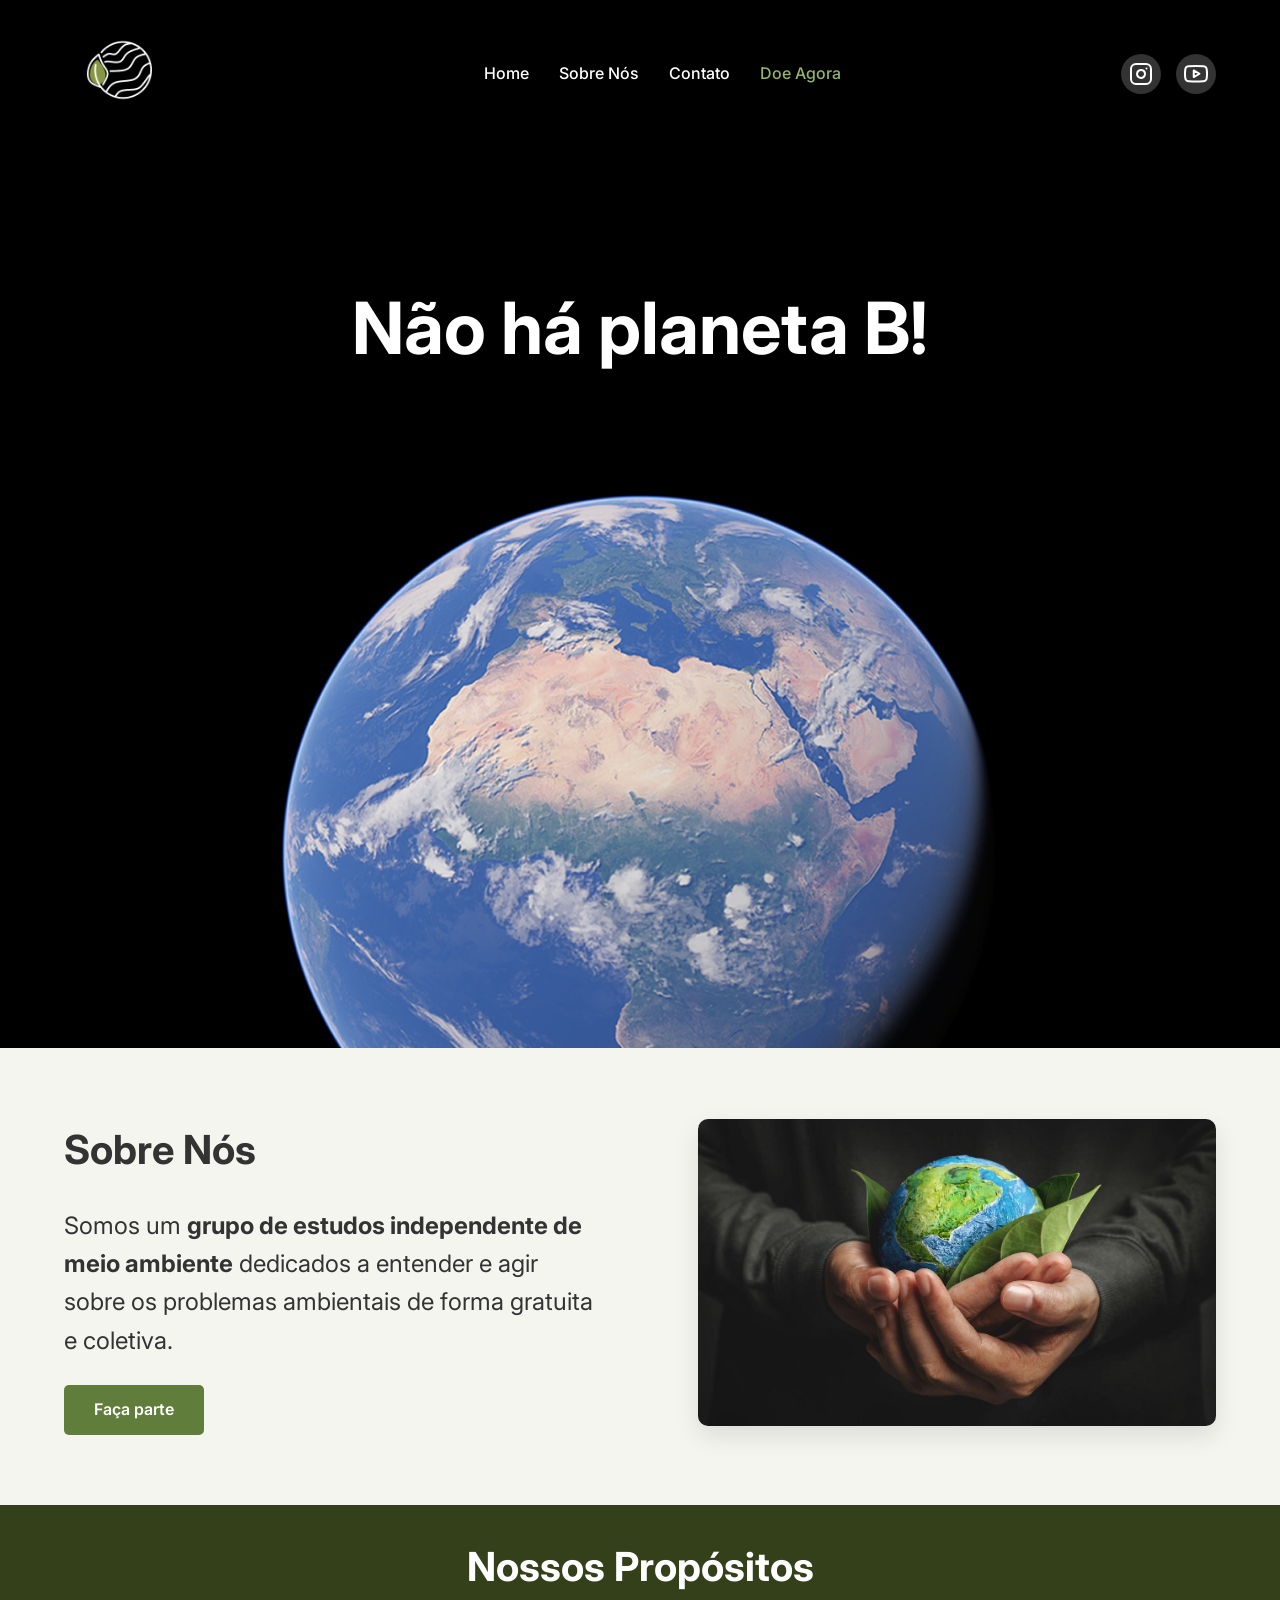
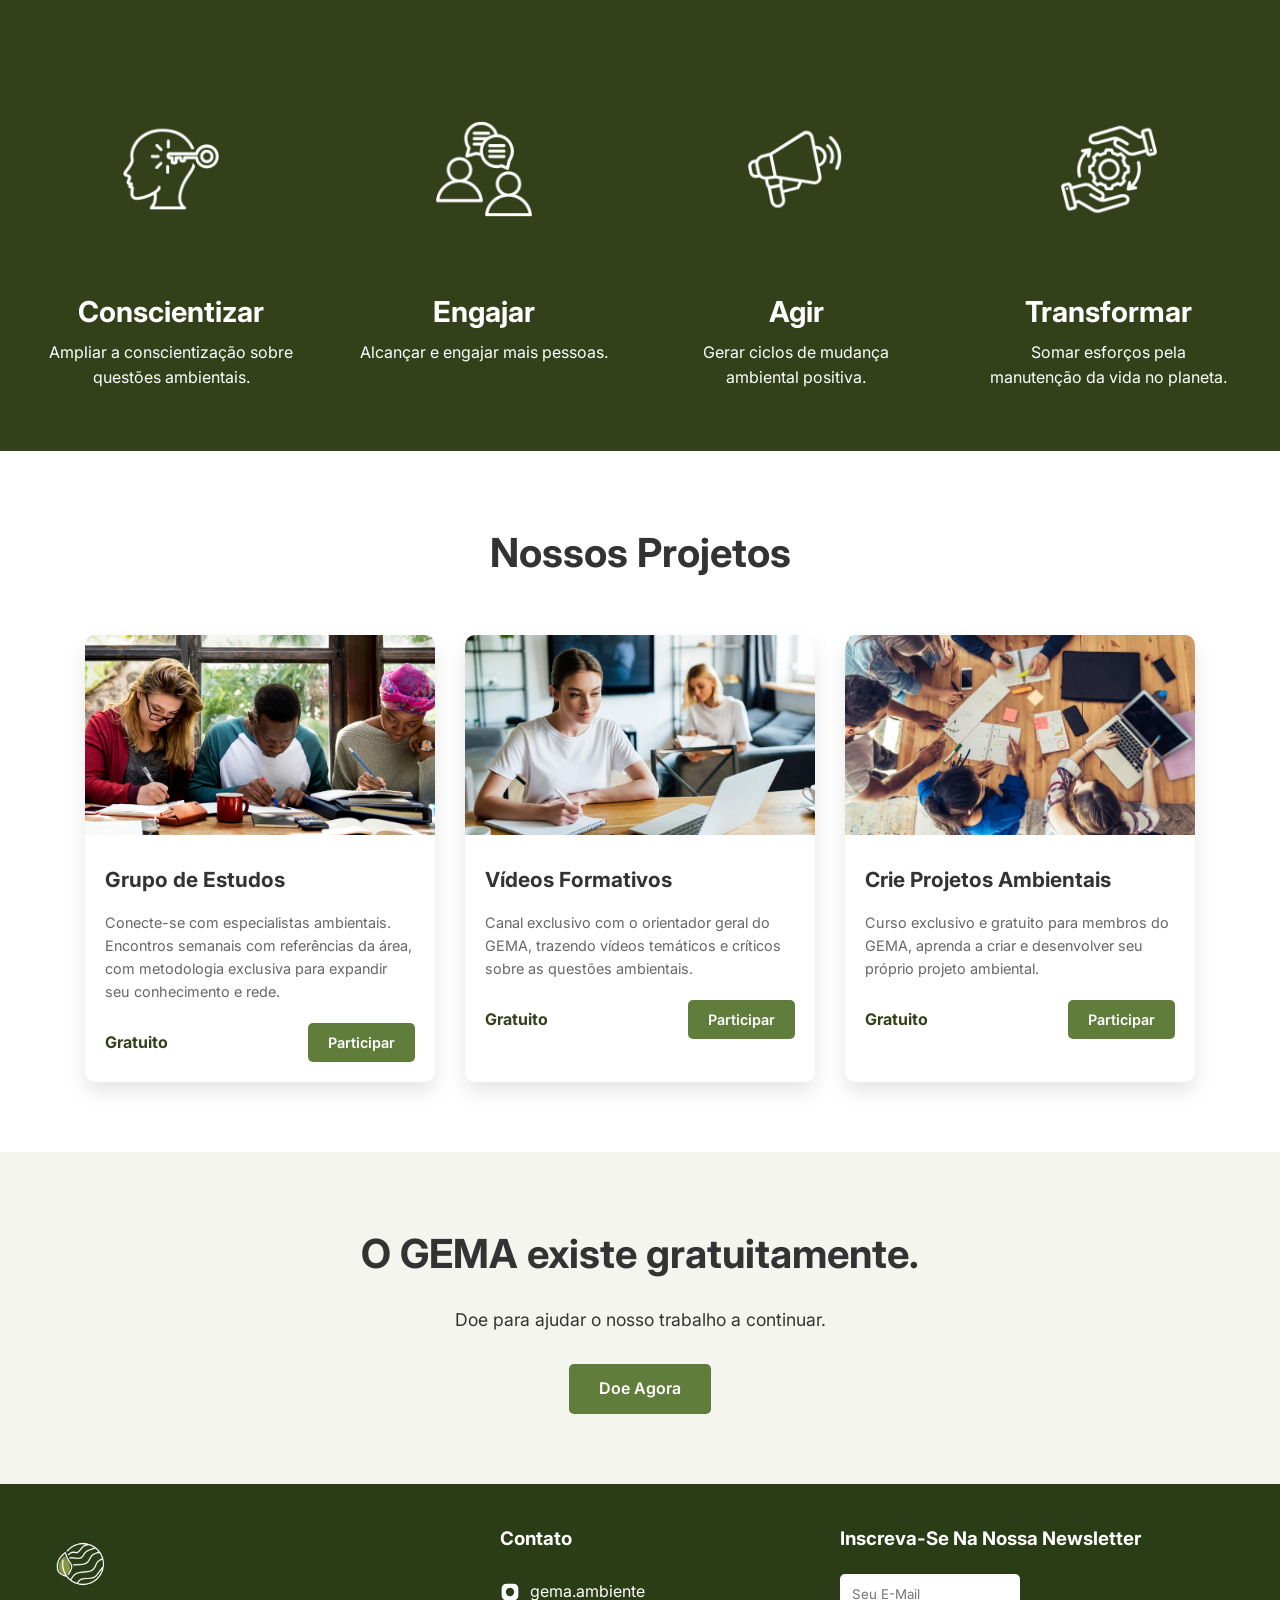
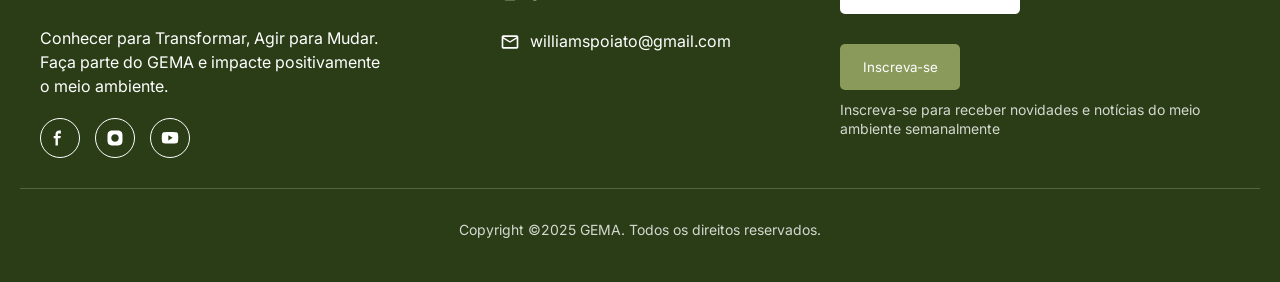
==== commit 7c97883e: "Alterando link" ====
--- a/index.html
+++ b/index.html
@@ -42,7 +42,7 @@
         <div class="sobre-texto">
             <h2>Sobre Nós</h2>
             <p>Somos um <strong>grupo de estudos independente de meio ambiente</strong> dedicados a entender e agir sobre os problemas ambientais de forma gratuita e coletiva.</p>
-            <a href="#" target="_blank" class="btn">Faça parte</a>
+            <a href="https://docs.google.com/forms/d/e/1FAIpQLScbDjapG8_FH_FHzObrIWu5LttiGHwevAnfwoDcg7KFLOU1Xw/viewform?usp=send_form" target="_blank" class="btn">Faça parte</a>
         </div>
         <div class="sobre-imagem">
             <img src="/img/segurandoterra.jpg" alt="Mãos segurando planeta Terra">
--- a/style/index.css
+++ b/style/index.css
@@ -189,7 +189,7 @@
 }
 
 .propositos h2 {
-    font-size: 3.5rem;
+    font-size: 2.5rem;
     margin-bottom: 50px;
 }
 
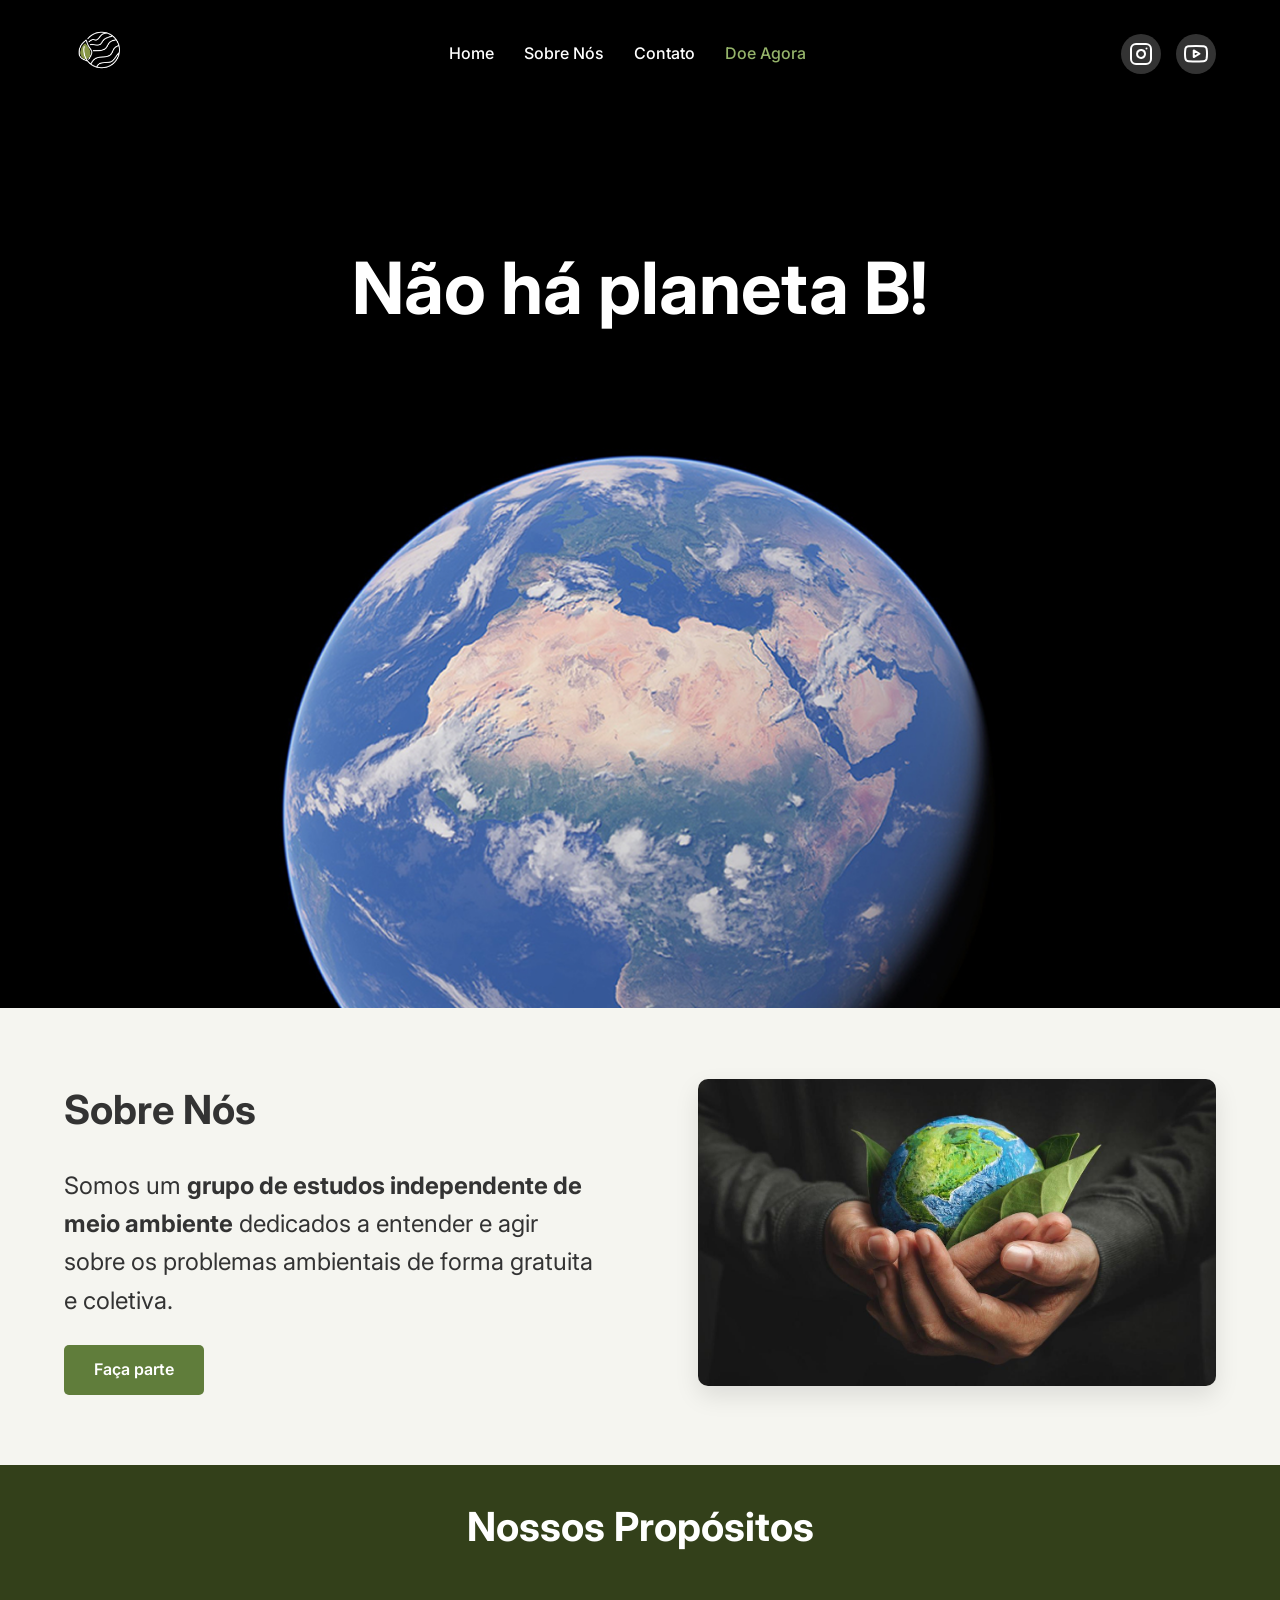
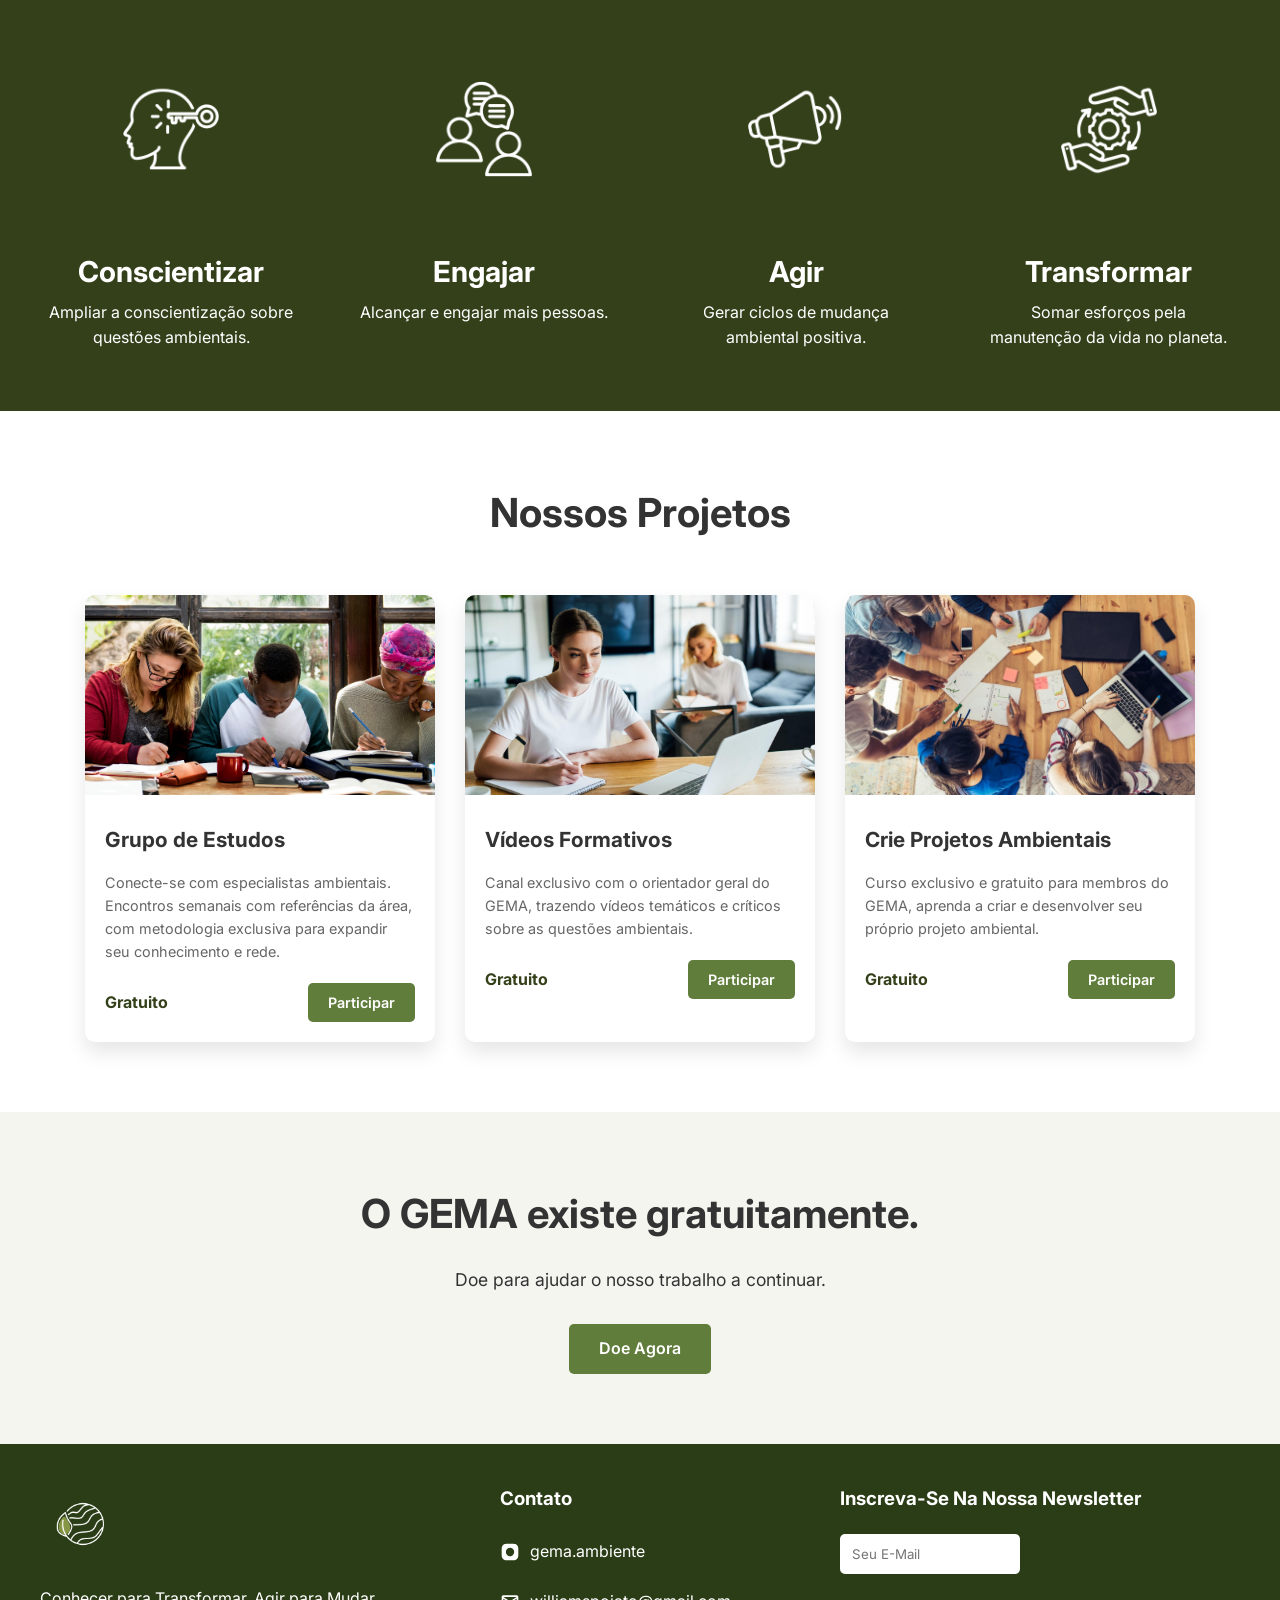
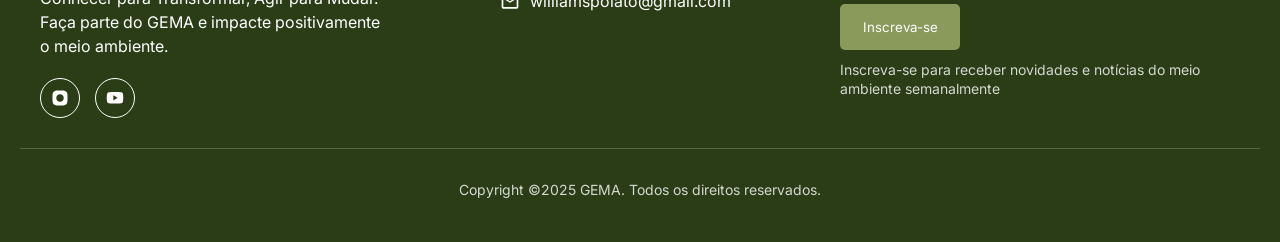
==== commit 3b81459c: "Ultimas alteracoes" ====
--- a/index.html
+++ b/index.html
@@ -12,23 +12,34 @@
     <link href="https://fonts.googleapis.com/css2?family=Inter:ital,opsz,wght@0,14..32,100..900;1,14..32,100..900&display=swap" rel="stylesheet">
 </head>
 <body>
-    <!-- Header com navegação -->
-    <header>
+<!-- Header com navegação -->
+<header>
+    <div class="header-container">
         <a href="#"><img src="/img/GEMA Identidade Visual.png" alt="Logo GEMA" class="logo"></a>
-        <nav> 
-            <ul>
-                <li><a href="#">Home</a></li>
-                <li><a href="#sobre">Sobre Nós</a></li>
-                <li><a href="https://forms.gle/FFQVQRQY5KaW3sYY9" target="_blank">Contato</a></li>
-                <li><a href="https://apoia.se/gema" target="_blank" class="nav-atual">Doe Agora</a></li>
-            </ul>
-        </nav>
-        <div class="social-icons">
-            <a href="https://www.instagram.com/gema.ambiente/" target="_blank"><svg xmlns="http://www.w3.org/2000/svg" width="24" height="24" viewBox="0 0 24 24" fill="none" stroke="currentColor" stroke-width="2" stroke-linecap="round" stroke-linejoin="round"><rect x="2" y="2" width="20" height="20" rx="5" ry="5"></rect><path d="M16 11.37A4 4 0 1 1 12.63 8 4 4 0 0 1 16 11.37z"></path><line x1="17.5" y1="6.5" x2="17.51" y2="6.5"></line></svg></a>
-            <a href="https://www.youtube.com/@profpoiato" target="_blank"><svg xmlns="http://www.w3.org/2000/svg" width="24" height="24" viewBox="0 0 24 24" fill="none" stroke="currentColor" stroke-width="2" stroke-linecap="round" stroke-linejoin="round"><path d="M22.54 6.42a2.78 2.78 0 0 0-1.94-2C18.88 4 12 4 12 4s-6.88 0-8.6.46a2.78 2.78 0 0 0-1.94 2A29 29 0 0 0 1 11.75a29 29 0 0 0 .46 5.33A2.78 2.78 0 0 0 3.4 19c1.72.46 8.6.46 8.6.46s6.88 0 8.6-.46a2.78 2.78 0 0 0 1.94-2 29 29 0 0 0 .46-5.25 29 29 0 0 0-.46-5.33z"></path><polygon points="9.75 15.02 15.5 11.75 9.75 8.48 9.75 15.02"></polygon></svg></a>
-        </div>
-    </header>
-
+        
+        <!-- Botão hamburger para mobile -->
+        <div class="menu-toggle" id="mobile-menu">
+            <span class="bar"></span>
+            <span class="bar"></span>
+            <span class="bar"></span>
+        </div>
+
+        <div class="nav-container">
+            <nav> 
+                <ul>
+                    <li><a href="#">Home</a></li>
+                    <li><a href="#sobre">Sobre Nós</a></li>
+                    <li><a href="https://forms.gle/FFQVQRQY5KaW3sYY9" target="_blank">Contato</a></li>
+                    <li><a href="https://apoia.se/gema" target="_blank" class="nav-atual">Doe Agora</a></li>
+                </ul>
+            </nav>
+            <div class="social-icons">
+                <a href="https://www.instagram.com/gema.ambiente/" target="_blank"><svg xmlns="http://www.w3.org/2000/svg" width="24" height="24" viewBox="0 0 24 24" fill="none" stroke="currentColor" stroke-width="2" stroke-linecap="round" stroke-linejoin="round"><rect x="2" y="2" width="20" height="20" rx="5" ry="5"></rect><path d="M16 11.37A4 4 0 1 1 12.63 8 4 4 0 0 1 16 11.37z"></path><line x1="17.5" y1="6.5" x2="17.51" y2="6.5"></line></svg></a>
+                <a href="https://www.youtube.com/@profpoiato" target="_blank"><svg xmlns="http://www.w3.org/2000/svg" width="24" height="24" viewBox="0 0 24 24" fill="none" stroke="currentColor" stroke-width="2" stroke-linecap="round" stroke-linejoin="round"><path d="M22.54 6.42a2.78 2.78 0 0 0-1.94-2C18.88 4 12 4 12 4s-6.88 0-8.6.46a2.78 2.78 0 0 0-1.94 2A29 29 0 0 0 1 11.75a29 29 0 0 0 .46 5.33A2.78 2.78 0 0 0 3.4 19c1.72.46 8.6.46 8.6.46s6.88 0 8.6-.46a2.78 2.78 0 0 0 1.94-2 29 29 0 0 0 .46-5.25 29 29 0 0 0-.46-5.33z"></path><polygon points="9.75 15.02 15.5 11.75 9.75 8.48 9.75 15.02"></polygon></svg></a>
+            </div>
+        </div>
+    </div>
+</header>
     <!-- Hero Section -->
     <section class="hero">
       <div class="hero-image-container"> <img src="/img/terra.png" alt="planeta terra" class="hero-image-responsive" />
@@ -133,18 +144,14 @@
               <img src ="img/GEMA Identidade Visual.png" class="footer-logo"/>
               <p class="footer-text">Conhecer para Transformar, Agir para Mudar. Faça parte do GEMA e impacte positivamente o meio ambiente.</p>
               <div class="social-icons">
-                  <div class="social-icon">
-                      <svg width="18" height="18" viewBox="0 0 24 24" fill="white">
-                          <path d="M13.2 2H10.8C8.29999 2 6 4.3 6 6.8V9.2H3.6V12.4H6V22H9.2V12.4H12.4L13.2 9.2H9.2V6.8C9.2 6.32 9.52 6 10 6H13.2V2Z"/>
-                      </svg>
-                  </div>
-                  <div class="social-icon">
-                      <svg width="18" height="18" viewBox="0 0 24 24" fill="white">
+                  <div class="social-icon" >
+                    
+                      <svg width="18" height="18" viewBox="0 0 24 24" fill="white" >
                           <path d="M12 2C14.717 2 15.056 2.01 16.122 2.06C17.187 2.11 17.912 2.277 18.55 2.525C19.21 2.779 19.766 3.123 20.322 3.678C20.8305 4.1779 21.224 4.78259 21.475 5.45C21.722 6.087 21.89 6.813 21.94 7.878C21.987 8.944 22 9.283 22 12C22 14.717 21.99 15.056 21.94 16.122C21.89 17.187 21.722 17.912 21.475 18.55C21.2247 19.2178 20.8311 19.8226 20.322 20.322C19.822 20.8303 19.2173 21.2238 18.55 21.475C17.913 21.722 17.187 21.89 16.122 21.94C15.056 21.987 14.717 22 12 22C9.283 22 8.944 21.99 7.878 21.94C6.813 21.89 6.088 21.722 5.45 21.475C4.78233 21.2245 4.17753 20.8309 3.678 20.322C3.16941 19.8222 2.77593 19.2175 2.525 18.55C2.277 17.913 2.11 17.187 2.06 16.122C2.013 15.056 2 14.717 2 12C2 9.283 2.01 8.944 2.06 7.878C2.11 6.812 2.277 6.088 2.525 5.45C2.77524 4.78218 3.1688 4.17732 3.678 3.678C4.17767 3.16923 4.78243 2.77573 5.45 2.525C6.088 2.277 6.812 2.11 7.878 2.06C8.944 2.013 9.283 2 12 2ZM12 7C10.6739 7 9.40215 7.52678 8.46447 8.46447C7.52678 9.40215 7 10.6739 7 12C7 13.3261 7.52678 14.5979 8.46447 15.5355C9.40215 16.4732 10.6739 17 12 17C13.3261 17 14.5979 16.4732 15.5355 15.5355C16.4732 14.5979 17 13.3261 17 12C17 10.6739 16.4732 9.40215 15.5355 8.46447C14.5979 7.52678 13.3261 7 12 7V7Z"/>
                       </svg>
                   </div>
                   <div class="social-icon">
-                      <svg width="18" height="18" viewBox="0 0 24 24" fill="white">
+                      <svg width="18" height="18" viewBox="0 0 24 24" fill="white" l>
                           <path d="M22.54 6.42C22.4212 5.94541 22.1793 5.51057 21.8387 5.15941C21.498 4.80824 21.0708 4.55318 20.6 4.42C18.88 4 12 4 12 4C12 4 5.12 4 3.4 4.46C2.92925 4.59318 2.50198 4.84824 2.16135 5.19941C1.82072 5.55057 1.57879 5.98541 1.46 6.46C1.14521 8.20556 0.991235 9.97631 1 11.75C0.988768 13.537 1.14277 15.3213 1.46 17.08C1.59096 17.5398 1.83831 17.9581 2.17814 18.2945C2.51798 18.6308 2.93882 18.8738 3.4 19C5.12 19.46 12 19.46 12 19.46C12 19.46 18.88 19.46 20.6 19C21.0708 18.8668 21.498 18.6118 21.8387 18.2606C22.1793 17.9094 22.4212 17.4746 22.54 17C22.8524 15.2676 23.0063 13.5103 23 11.75C23.0112 9.96295 22.8573 8.1787 22.54 6.42Z M9.75 15.27V8.23L15.5 11.75L9.75 15.27Z"/>
                       </svg>
                   </div>
@@ -168,22 +175,22 @@
               </div>
           </div>
 
-          <!-- Coluna da direita -->
-          <div class="footer-right">
-              <h3 class="newsletter-title">Inscreva-Se Na Nossa Newsletter</h3>
-              <div class="newsletter-form">
-                  <input type="email" placeholder="Seu E-Mail" class="newsletter-input">
-                  <button class="newsletter-button">Inscreva-se</button>
-              </div>
-              <p class="newsletter-description">Inscreva-se para receber novidades e notícias do meio ambiente semanalmente</p>
-          </div>
-      </div>
-
-      <div class="footer-divider"></div>
-      
-      <div class="footer-copyright">
-          Copyright ©2025 GEMA. Todos os direitos reservados.
-      </div>
+<!-- Coluna da direita -->
+<div class="footer-right">
+    <h3 class="newsletter-title">Inscreva-Se Na Nossa Newsletter</h3>
+    <form action="https://formspree.io/f/mpwpbrjj" method="POST" class="newsletter-form">
+        <input type="email" name="email" placeholder="Seu E-Mail" class="newsletter-input" required>
+        <button type="submit" class="newsletter-button">Inscreva-se</button>
+    </form>
+    <p class="newsletter-description">Inscreva-se para receber novidades e notícias do meio ambiente semanalmente</p>
+</div>
+</div>
+
+<div class="footer-divider"></div>
+
+<div class="footer-copyright">
+    Copyright ©2025 GEMA. Todos os direitos reservados.
+</div>
   </footer>
 
 
--- a/style/index.css
+++ b/style/index.css
@@ -576,4 +576,160 @@
 .btn-doe:hover {
     background-color: var(--verde-escuro); /* Usando a cor de hover do botão principal */
     transform: translateY(-3px);
-}+}
+
+/* Header e navegação */
+header {
+    background-color: #000;
+    padding: 15px 5%;
+    position: sticky;
+    top: 0;
+    z-index: 100;
+}
+
+.header-container {
+    display: flex;
+    justify-content: space-between;
+    align-items: center;
+    width: 100%;
+}
+
+.logo {
+    height: 70px;
+    width: auto;
+}
+
+.nav-container {
+    display: flex;
+    align-items: center;
+    flex-grow: 1;  /* Faz o nav-container ocupar todo o espaço disponível */
+    /* justify-content: space-between;  Centraliza o conteúdo do nav-container */
+}
+
+nav {
+    display: flex;
+    align-items: center;
+    flex-grow: 1;
+    justify-content: center; /* Move a centralização para aqui */
+}
+nav ul {
+    display: flex;
+    list-style: none;
+    justify-content: center; /* Centraliza links dentro do nav */
+    width: 100%; /* Garante que o ul ocupa toda a largura disponível */
+}
+
+nav ul li {
+    margin: 0 15px; /* Alterado para margem igual em ambos os lados */
+}
+
+nav ul li a {
+    color: white;
+    text-decoration: none;
+    font-weight: 500;
+    transition: all 0.3s ease;
+}
+
+nav ul li a:hover {
+    color: var(--verde-claro);
+}
+
+.nav-atual {
+    color: var(--verde-claro);
+}
+
+.social-icons {
+    display: flex;
+    gap: 15px;
+    margin-left: auto;
+}
+
+.social-icons a {
+    display: flex;
+    align-items: center;
+    justify-content: center;
+    width: 40px;
+    height: 40px;
+    background-color: #333;
+    border-radius: 50%;
+    color: white;
+}
+
+/* Menu Hamburger */
+.menu-toggle {
+    display: none;
+    cursor: pointer;
+    padding: 10px;
+    z-index: 1000;
+}
+
+.menu-toggle .bar {
+    width: 25px;
+    height: 3px;
+    background-color: white;
+    margin: 5px auto;
+    transition: all 0.3s ease-in-out;
+    display: block;
+}
+
+/* Media Queries para Responsividade */
+@media (max-width: 992px) {
+    .menu-toggle {
+        display: block;
+        order: 1;
+    }
+    
+    .nav-container {
+        position: fixed;
+        top: 0;
+        right: -100%;
+        width: 80%;
+        height: 100vh;
+        background-color: #000;
+        flex-direction: column;
+        justify-content: center;
+        transition: all 0.3s ease-in-out;
+        box-shadow: -5px 0 15px rgba(0, 0, 0, 0.2);
+    }
+    
+    .nav-container.active {
+        right: 0;
+    }
+    
+    nav ul {
+        flex-direction: column;
+        align-items: center;
+    }
+    
+    nav ul li {
+        margin: 15px 0;
+    }
+    
+    nav ul li a {
+        font-size: 1.2rem;
+    }
+    
+    .social-icons {
+        margin-top: 30px;
+        margin-left: 0;
+    }
+    
+    /* Transformação do hamburger para X quando ativo */
+    .menu-toggle.active .bar:nth-child(1) {
+        transform: translateY(8px) rotate(45deg);
+    }
+    
+    .menu-toggle.active .bar:nth-child(2) {
+        opacity: 0;
+    }
+    
+    .menu-toggle.active .bar:nth-child(3) {
+        transform: translateY(-8px) rotate(-45deg);
+    }
+}
+
+@media (max-width: 576px) {
+    .nav-container {
+        width: 100%;
+    }
+}
